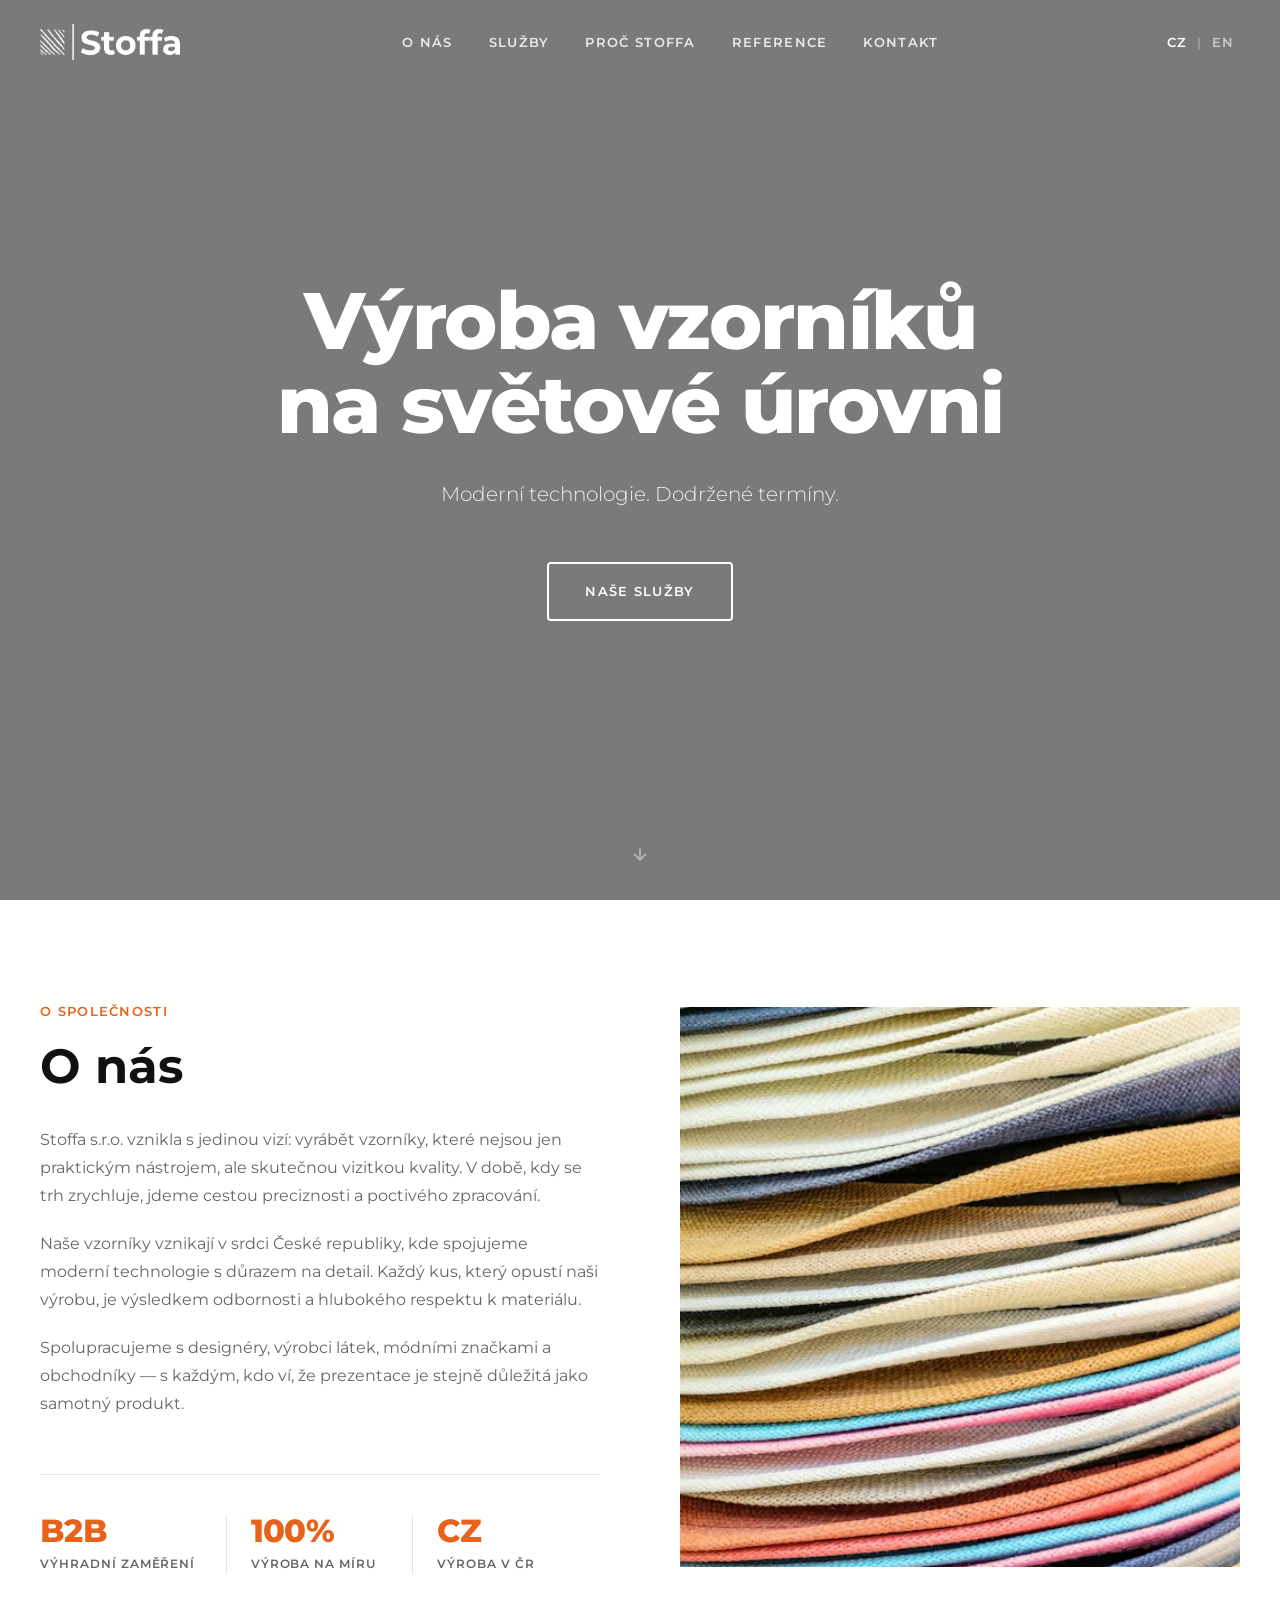
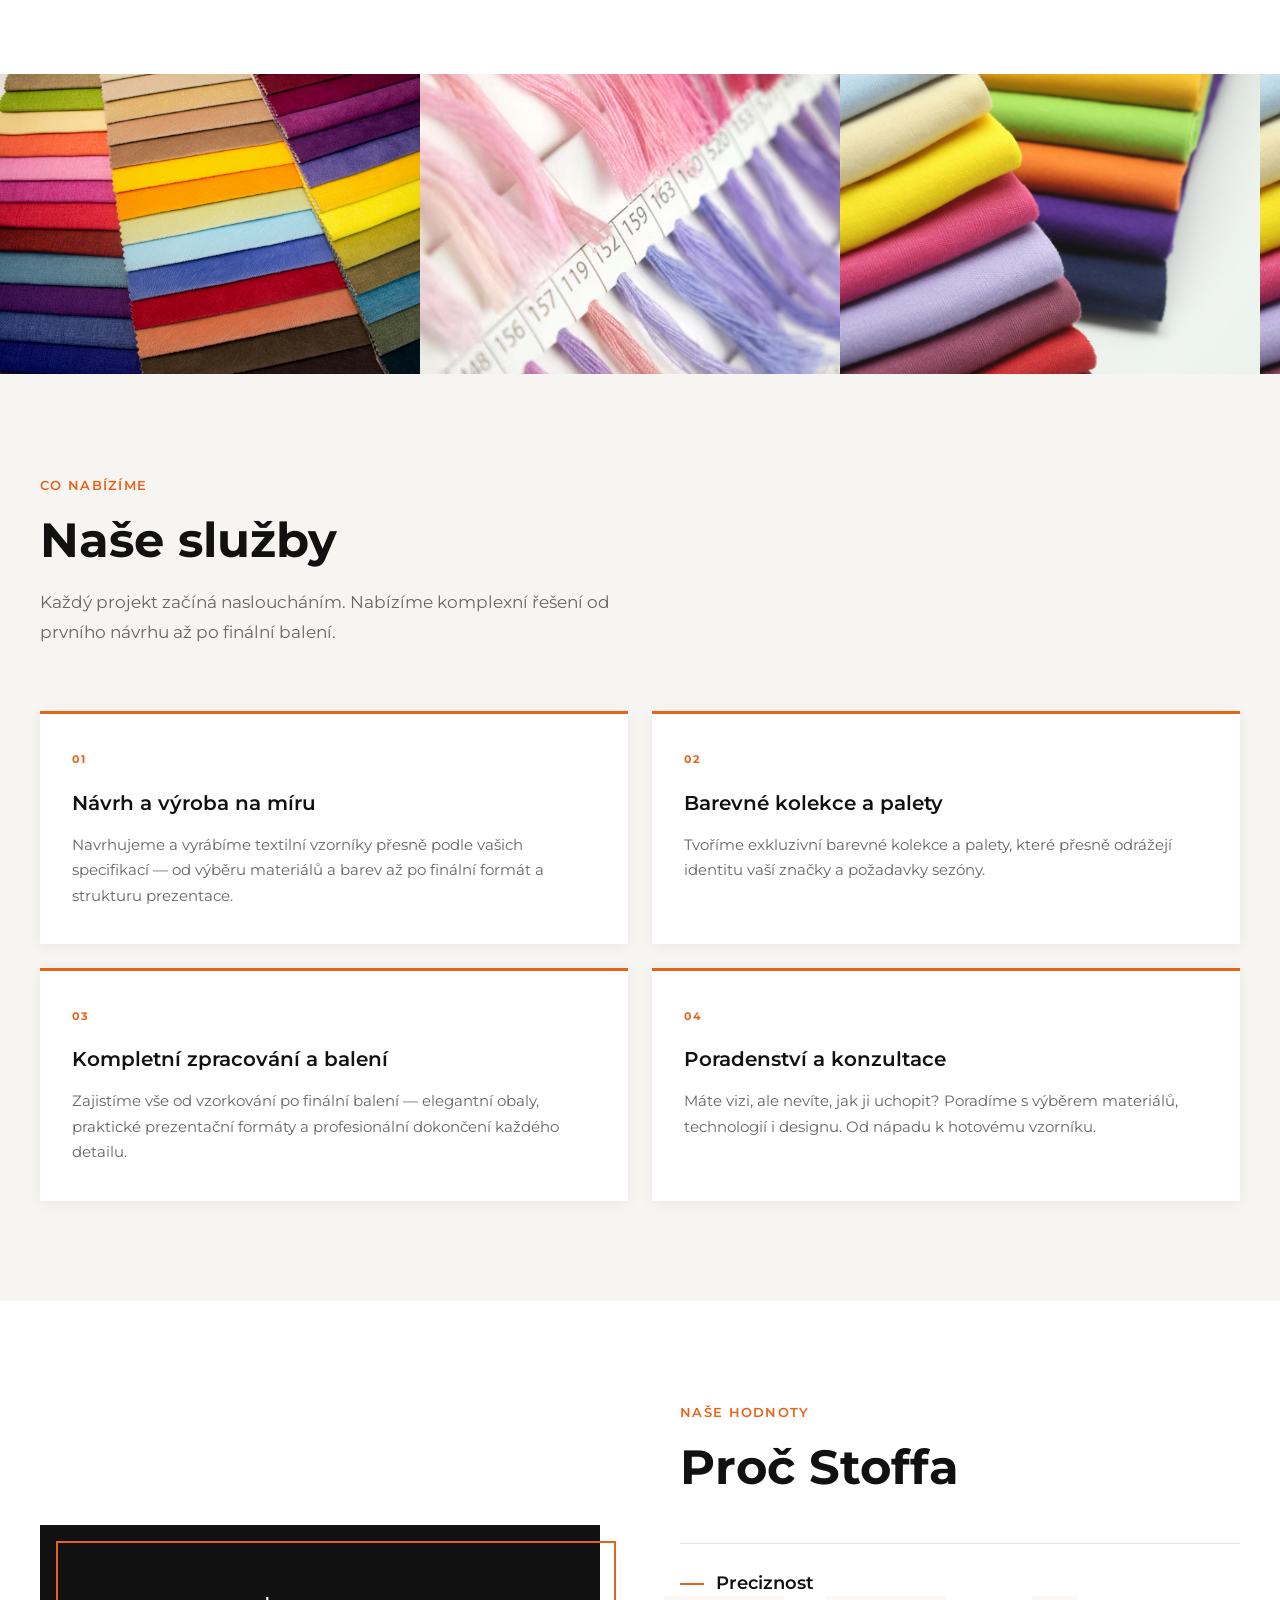
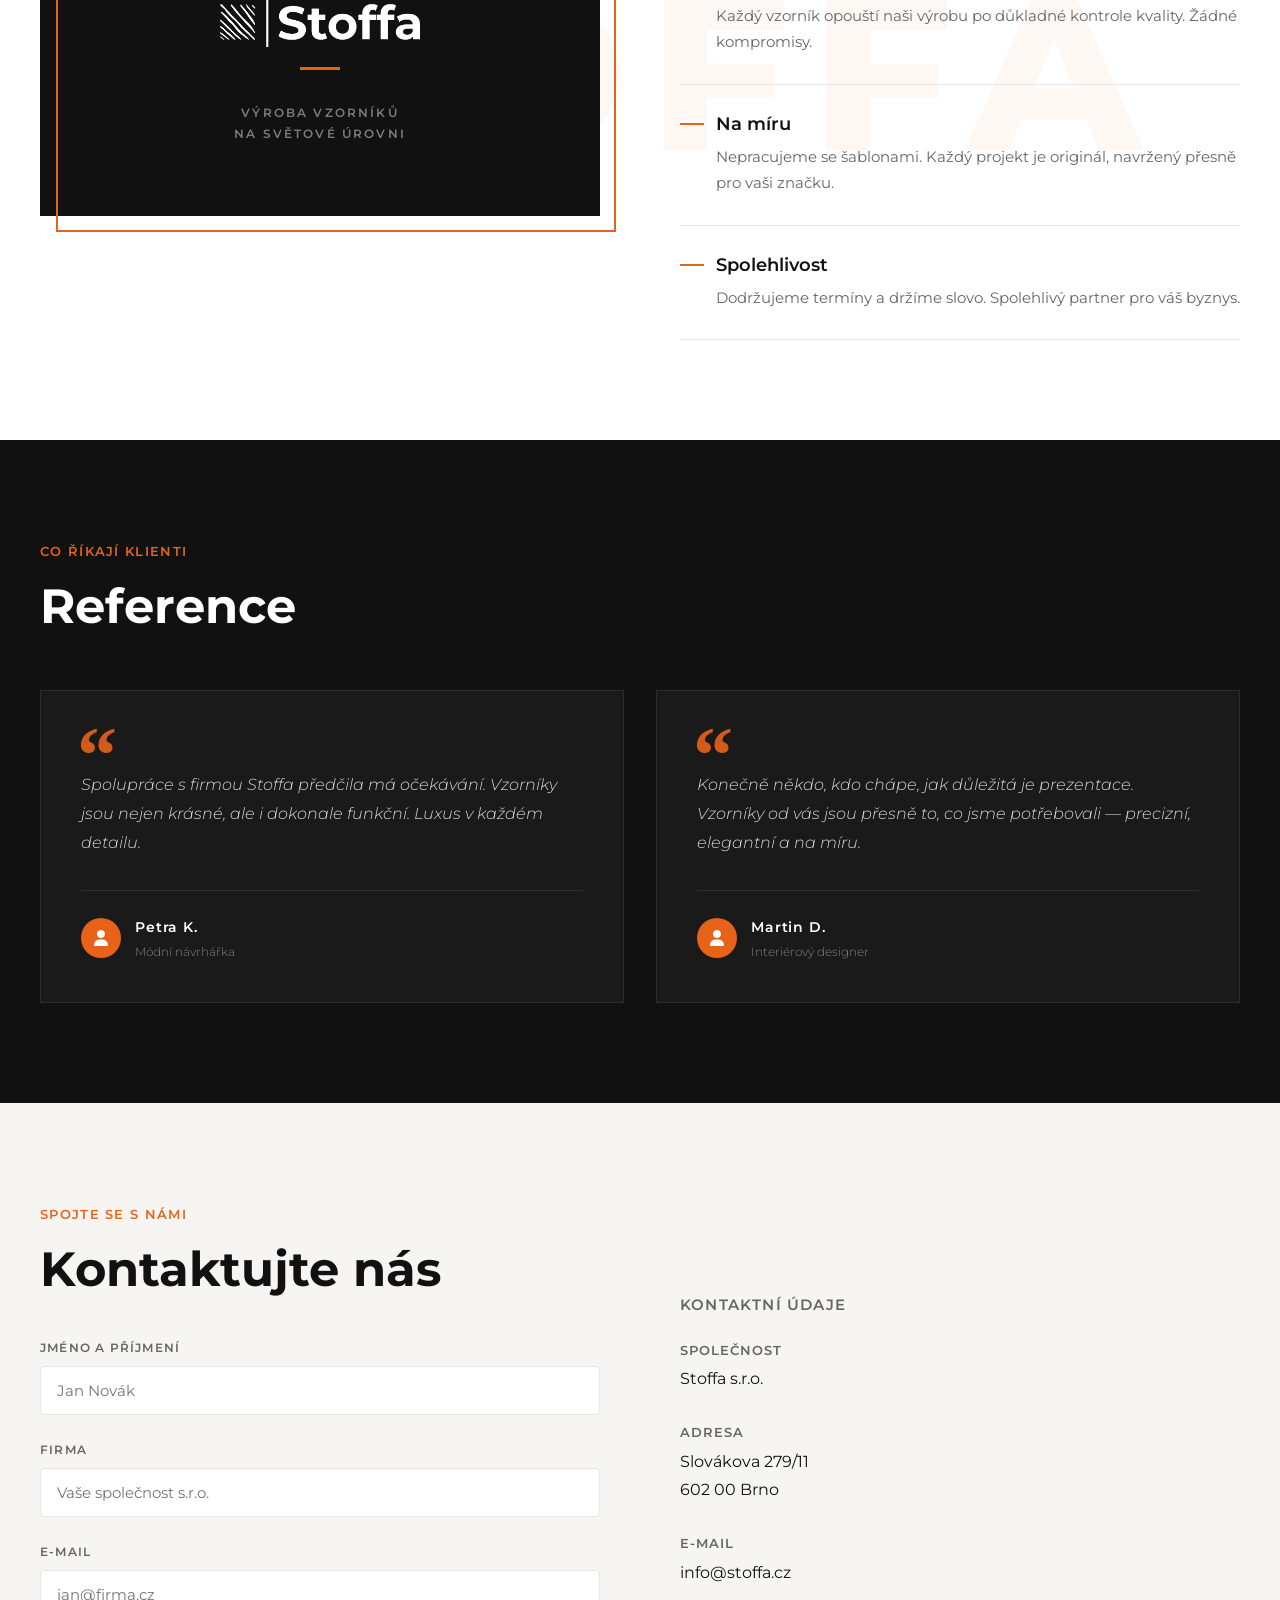
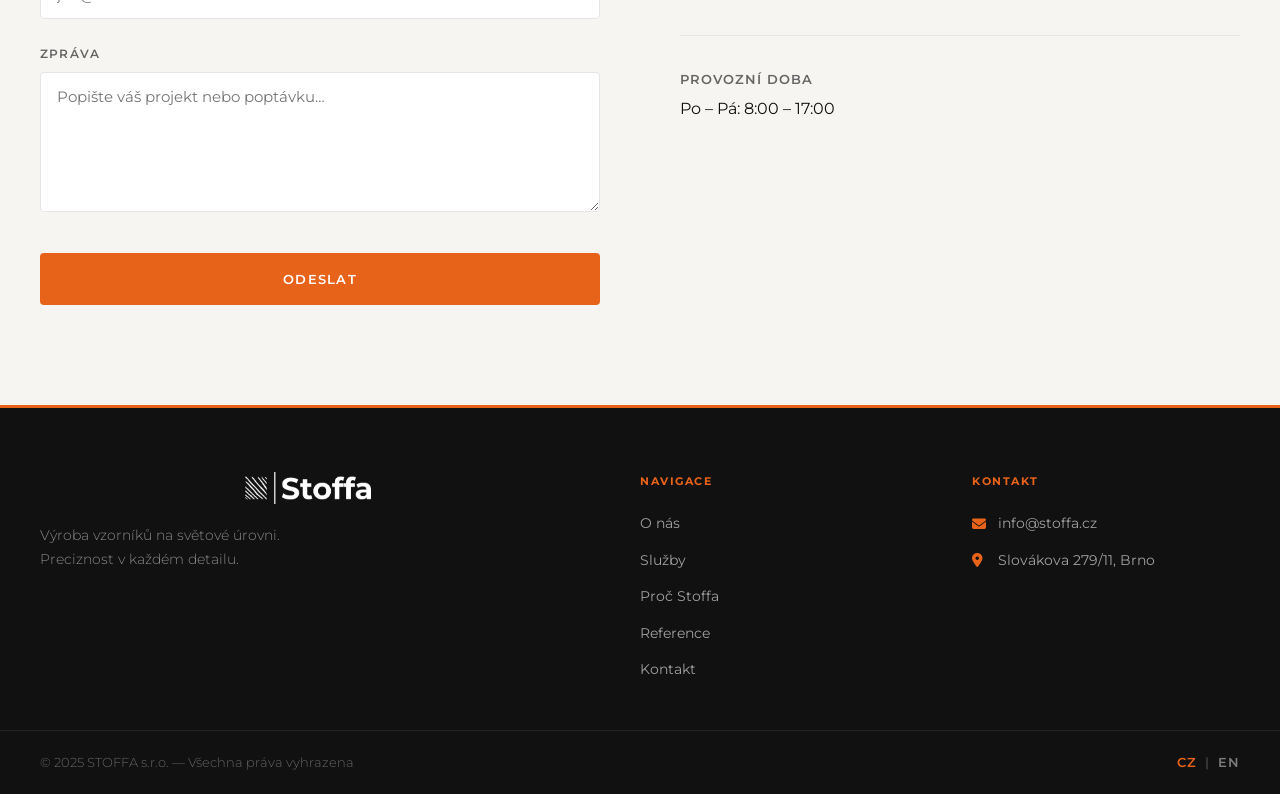
==== index.html @ bc102fd8 "Add files via upload" ====
<!DOCTYPE html>
<html lang="cs">
<head>
  <meta charset="UTF-8" />
  <meta name="viewport" content="width=device-width, initial-scale=1.0" />
  <title>STOFFA s.r.o. — Výroba vzorníků na světové úrovni</title>
  <meta name="description" content="Stoffa s.r.o. navrhuje a vyrábí textilní vzorníky pro přední výrobce látek a módní značky. Preciznost, kvalita a dodržení termínů jsou naším standardem." />
  <link rel="preconnect" href="https://fonts.googleapis.com" />
  <link rel="preconnect" href="https://fonts.gstatic.com" crossorigin />
  <link href="https://fonts.googleapis.com/css2?family=Montserrat:wght@300;400;500;600;700;800&display=swap" rel="stylesheet" />
  <!-- FontAwesome -->
  <link rel="stylesheet" href="https://cdnjs.cloudflare.com/ajax/libs/font-awesome/6.5.0/css/all.min.css" crossorigin="anonymous" />
  <link rel="stylesheet" href="css/style.css?v=4" />
</head>
<body>

  <!-- Scroll Progress Bar -->
  <div id="progress-bar" aria-hidden="true"></div>

  <!-- ============================================================
       HEADER
       ============================================================ -->
  <header id="header">
    <div class="container">
      <div class="header-inner">

        <!-- Logo -->
        <a href="index.html" class="logo" aria-label="STOFFA — domovská stránka">
          <img src="assets/logo-white.png" alt="Stoffa" class="logo-white" />
          <img src="assets/logo-color.png" alt="Stoffa" class="logo-color" />
        </a>

        <!-- Nav -->
        <nav aria-label="Hlavní navigace">
          <ul class="nav-links">
            <li><a href="#about">O nás</a></li>
            <li><a href="#services">Služby</a></li>
            <li><a href="#why">Proč Stoffa</a></li>
            <li><a href="#references">Reference</a></li>
            <li><a href="#contact">Kontakt</a></li>
          </ul>
        </nav>

        <!-- Language + Hamburger -->
        <div style="display:flex;align-items:center;gap:20px;">
          <div class="lang-switcher" aria-label="Přepnutí jazyka">
            <a href="index.html" class="active" aria-current="page">CZ</a>
            <span aria-hidden="true">|</span>
            <a href="index-en.html">EN</a>
          </div>
          <button class="hamburger" aria-label="Otevřít menu" aria-expanded="false">
            <span></span>
            <span></span>
            <span></span>
          </button>
        </div>

      </div>
    </div>
  </header>

  <!-- Mobile Menu Overlay -->
  <div class="mobile-menu" role="dialog" aria-modal="true" aria-label="Navigace">
    <button class="mobile-menu-close" aria-label="Zavřít menu">&times;</button>
    <nav>
      <ul class="mobile-menu-links">
        <li><a href="#about">O nás</a></li>
        <li><a href="#services">Služby</a></li>
        <li><a href="#why">Proč Stoffa</a></li>
        <li><a href="#references">Reference</a></li>
        <li><a href="#contact">Kontakt</a></li>
      </ul>
    </nav>
    <div class="mobile-menu-lang">
      <a href="index.html" class="active">CZ</a>
      <a href="index-en.html">EN</a>
    </div>
  </div>

  <main>

    <!-- ============================================================
         HERO
         ============================================================ -->
    <section id="hero" aria-label="Úvodní sekce">

      <!-- Video background -->
      <video autoplay muted loop playsinline aria-hidden="true">
        <source src="assets/hero.mp4" type="video/mp4" />
      </video>

      <!-- Dark overlay -->
      <div class="hero-overlay" aria-hidden="true"></div>

      <!-- Content -->
      <div class="hero-content">
        <h1>Výroba vzorníků<br>na světové úrovni</h1>

        <!-- Cycling subtext -->
        <div class="hero-subtext-wrap" aria-live="polite">
          <p class="hero-subtext active">Preciznost v každém detailu.</p>
          <p class="hero-subtext">Moderní technologie. Dodržené termíny.</p>
          <p class="hero-subtext">Spolehlivý partner pro textilní průmysl.</p>
        </div>

        <a href="#services" class="btn btn-ghost">Naše služby</a>
      </div>

      <!-- Scroll indicator -->
      <div class="hero-scroll" aria-hidden="true">
        <svg viewBox="0 0 24 24" fill="none" stroke="currentColor" stroke-width="2">
          <path d="M12 5v14M5 12l7 7 7-7"/>
        </svg>
      </div>

    </section>

    <!-- ============================================================
         ABOUT
         ============================================================ -->
    <section id="about" aria-labelledby="about-heading">
      <div class="container">
        <div class="about-grid">

          <!-- Text column -->
          <div class="about-text">
            <span class="section-label reveal">O společnosti</span>
            <h2 id="about-heading" class="reveal reveal-d1">O nás</h2>

            <p class="reveal reveal-d2">
              Stoffa s.r.o. vznikla s jedinou vizí: vyrábět vzorníky, které nejsou
              jen praktickým nástrojem, ale skutečnou vizitkou kvality. V době, kdy
              se trh zrychluje, jdeme cestou preciznosti a poctivého zpracování.
            </p>
            <p class="reveal reveal-d3">
              Naše vzorníky vznikají v srdci České republiky, kde spojujeme moderní
              technologie s důrazem na detail. Každý kus, který opustí naši výrobu,
              je výsledkem odbornosti a hlubokého respektu k materiálu.
            </p>
            <p class="reveal reveal-d3">
              Spolupracujeme s designéry, výrobci látek, módními značkami a
              obchodníky — s každým, kdo ví, že prezentace je stejně důležitá jako
              samotný produkt.
            </p>

            <!-- Stats row -->
            <div class="stats-row">
              <div class="stat-block reveal">
                <div class="stat-number">B2B</div>
                <div class="stat-label">Výhradní zaměření</div>
              </div>
              <div class="stat-block reveal reveal-d1">
                <div class="stat-number">100%</div>
                <div class="stat-label">Výroba na míru</div>
              </div>
              <div class="stat-block reveal reveal-d2">
                <div class="stat-number">CZ</div>
                <div class="stat-label">Výroba v ČR</div>
              </div>
            </div>
          </div>

          <!-- Image column -->
          <div class="about-image-wrap reveal reveal-d2">
            <img
              src="assets/photo-01.avif"
              alt="Stohy textilních vzorníků v různých barvách — detail výroby Stoffa"
              class="section-img"
              loading="lazy"
            />
          </div>

        </div>
      </div>
    </section>

    <!-- Gallery carousel (auto-scroll) -->
    <div class="gallery-carousel" aria-hidden="true">
      <div class="gallery-track">
        <div class="gallery-slide"><img src="assets/photo-04.jpg" alt="Barevná škála nití ve vzorníku" /></div>
        <div class="gallery-slide"><img src="assets/photo-07.avif" alt="Detail barevných textilních vzorků" /></div>
        <div class="gallery-slide"><img src="assets/photo-08.jpg" alt="Složené textilní vzorky v různých odstínech" /></div>
        <div class="gallery-slide"><img src="assets/photo-05.jpg" alt="Textilní vzorky" /></div>
        <div class="gallery-slide"><img src="assets/photo-06.jpg" alt="Textilní detaily" /></div>
        <!-- Duplicate for seamless loop -->
        <div class="gallery-slide"><img src="assets/photo-04.jpg" alt="" /></div>
        <div class="gallery-slide"><img src="assets/photo-07.avif" alt="" /></div>
        <div class="gallery-slide"><img src="assets/photo-08.jpg" alt="" /></div>
        <div class="gallery-slide"><img src="assets/photo-05.jpg" alt="" /></div>
        <div class="gallery-slide"><img src="assets/photo-06.jpg" alt="" /></div>
      </div>
    </div>

    <!-- ============================================================
         SERVICES
         ============================================================ -->
    <section id="services" aria-labelledby="services-heading">
      <div class="container">

        <div class="services-header">
          <span class="section-label reveal">Co nabízíme</span>
          <h2 id="services-heading" class="reveal reveal-d1">Naše služby</h2>
          <p class="reveal reveal-d2">
            Každý projekt začíná nasloucháním. Nabízíme komplexní řešení
            od prvního návrhu až po finální balení.
          </p>
        </div>

        <div class="services-grid">

          <!-- Card 1 -->
          <article class="service-card reveal">
            <span class="service-card-number">01</span>
            <h3>Návrh a výroba na míru</h3>
            <p>
              Navrhujeme a vyrábíme textilní vzorníky přesně podle vašich
              specifikací — od výběru materiálů a barev až po finální formát
              a strukturu prezentace.
            </p>
          </article>

          <!-- Card 2 -->
          <article class="service-card reveal reveal-d1">
            <span class="service-card-number">02</span>
            <h3>Barevné kolekce a palety</h3>
            <p>
              Tvoříme exkluzivní barevné kolekce a palety, které přesně
              odrážejí identitu vaší značky a požadavky sezóny.
            </p>
          </article>

          <!-- Card 3 -->
          <article class="service-card reveal reveal-d2">
            <span class="service-card-number">03</span>
            <h3>Kompletní zpracování a balení</h3>
            <p>
              Zajistíme vše od vzorkování po finální balení — elegantní obaly,
              praktické prezentační formáty a profesionální dokončení každého
              detailu.
            </p>
          </article>

          <!-- Card 4 -->
          <article class="service-card reveal reveal-d3">
            <span class="service-card-number">04</span>
            <h3>Poradenství a konzultace</h3>
            <p>
              Máte vizi, ale nevíte, jak ji uchopit? Poradíme s výběrem
              materiálů, technologií i designu. Od nápadu k hotovému vzorníku.
            </p>
          </article>

        </div>
      </div>
    </section>

    <!-- ============================================================
         WHY STOFFA
         ============================================================ -->
    <section id="why" aria-labelledby="why-heading">
      <div class="container">
        <div class="why-inner">

          <!-- Left: logo box -->
          <div class="why-logo-box">
            <img src="assets/logo-white.png" alt="Stoffa logo" />
            <div class="why-logo-accent"></div>
            <p class="why-logo-tagline">Výroba vzorníků<br>na světové úrovni</p>
          </div>

          <!-- Right: content -->
          <div class="why-content-col">
            <span class="section-label reveal">Naše hodnoty</span>
            <h2 id="why-heading" class="reveal reveal-d1">Proč Stoffa</h2>

            <div class="why-list">

              <div class="why-item reveal reveal-d2">
                <h3>Preciznost</h3>
                <p>Každý vzorník opouští naši výrobu po důkladné kontrole kvality. Žádné kompromisy.</p>
              </div>

              <div class="why-item reveal reveal-d3">
                <h3>Na míru</h3>
                <p>Nepracujeme se šablonami. Každý projekt je originál, navržený přesně pro vaši značku.</p>
              </div>

              <div class="why-item reveal reveal-d4">
                <h3>Spolehlivost</h3>
                <p>Dodržujeme termíny a držíme slovo. Spolehlivý partner pro váš byznys.</p>
              </div>

            </div>
          </div>

        </div>
      </div>
    </section>

    <!-- ============================================================
         REFERENCES / TESTIMONIALS
         ============================================================ -->
    <section id="references" aria-labelledby="references-heading">
      <div class="container">

        <div class="references-header">
          <span class="section-label reveal">Co říkají klienti</span>
          <h2 id="references-heading" class="reveal reveal-d1">Reference</h2>
        </div>

        <div class="references-grid">

          <article class="testimonial-card">
            <p class="testimonial-text">
              Spolupráce s firmou Stoffa předčila má očekávání. Vzorníky jsou nejen krásné,
              ale i dokonale funkční. Luxus v každém detailu.
            </p>
            <div class="testimonial-author">
              <div class="testimonial-author-avatar"><i class="fa-solid fa-user"></i></div>
              <div>
                <div class="testimonial-author-name">Petra K.</div>
                <div class="testimonial-author-role">Módní návrhářka</div>
              </div>
            </div>
          </article>

          <article class="testimonial-card">
            <p class="testimonial-text">
              Konečně někdo, kdo chápe, jak důležitá je prezentace. Vzorníky od vás jsou přesně
              to, co jsme potřebovali — precizní, elegantní a na míru.
            </p>
            <div class="testimonial-author">
              <div class="testimonial-author-avatar"><i class="fa-solid fa-user"></i></div>
              <div>
                <div class="testimonial-author-name">Martin D.</div>
                <div class="testimonial-author-role">Interiérový designer</div>
              </div>
            </div>
          </article>

        </div>
      </div>
    </section>

    <!-- ============================================================
         CONTACT
         ============================================================ -->
    <section id="contact" aria-labelledby="contact-heading">
      <div class="container">
        <div class="contact-grid">

          <!-- Form column -->
          <div class="contact-form-col">
            <span class="section-label reveal">Spojte se s námi</span>
            <h2 id="contact-heading" class="reveal reveal-d1">Kontaktujte nás</h2>

            <!-- Form -->
            <form id="contact-form" action="" method="post" novalidate class="reveal reveal-d2">

              <div class="form-group" data-field="name">
                <label for="name">Jméno a příjmení</label>
                <input type="text" id="name" name="name" autocomplete="name" placeholder="Jan Novák" />
                <span class="form-error-msg" aria-live="polite"></span>
              </div>

              <div class="form-group" data-field="company">
                <label for="company">Firma</label>
                <input type="text" id="company" name="company" autocomplete="organization" placeholder="Vaše společnost s.r.o." />
                <span class="form-error-msg" aria-live="polite"></span>
              </div>

              <div class="form-group" data-field="email">
                <label for="email">E-mail</label>
                <input type="email" id="email" name="email" autocomplete="email" placeholder="jan@firma.cz" />
                <span class="form-error-msg" aria-live="polite"></span>
              </div>

              <div class="form-group" data-field="message">
                <label for="message">Zpráva</label>
                <textarea id="message" name="message" placeholder="Popište váš projekt nebo poptávku…"></textarea>
                <span class="form-error-msg" aria-live="polite"></span>
              </div>

              <button type="submit" class="form-submit">Odeslat</button>

            </form>

            <!-- Success state -->
            <div id="form-success" class="form-success" role="alert">
              <svg class="success-icon" viewBox="0 0 64 64" fill="none" xmlns="http://www.w3.org/2000/svg" aria-hidden="true">
                <circle cx="32" cy="32" r="31" stroke="#E8631A" stroke-width="2"/>
                <path d="M18 32l10 10 18-20" stroke="#E8631A" stroke-width="3" stroke-linecap="round" stroke-linejoin="round"/>
              </svg>
              <h3>Zpráva odeslána</h3>
              <p>Ozveme se vám do 24 hodin.</p>
              <button id="form-reset" class="form-reset">Odeslat další zprávu</button>
            </div>
          </div>

          <!-- Info column -->
          <div class="contact-info-col reveal reveal-d2">
            <h3>Kontaktní údaje</h3>

            <div class="contact-detail">
              <strong>Společnost</strong>
              <span>Stoffa s.r.o.</span>
            </div>

            <div class="contact-detail">
              <strong>Adresa</strong>
              <span>Slovákova 279/11<br>602 00 Brno</span>
            </div>

            <div class="contact-detail">
              <strong>E-mail</strong>
              <a href="mailto:info@stoffa.cz">info@stoffa.cz</a>
            </div>

            <!-- CLIENT: add phone number here -->
            <!-- <div class="contact-detail">
              <strong>Telefon</strong>
              <a href="tel:+420XXXXXXXXX">+420 XXX XXX XXX</a>
            </div> -->

            <div class="contact-detail" style="margin-top:48px;padding-top:32px;border-top:1px solid var(--border);">
              <strong>Provozní doba</strong>
              <span>Po – Pá: 8:00 – 17:00</span>
            </div>
          </div>

        </div>
      </div>
    </section>

  </main>

  <!-- ============================================================
       FOOTER
       ============================================================ -->
  <footer id="footer">
    <div class="footer-top">
      <div class="container">
        <div class="footer-top-inner">

          <div class="footer-brand">
            <img src="assets/logo-white.png" alt="Stoffa" class="footer-logo-img" />
            <p class="footer-tagline">Výroba vzorníků na světové úrovni.<br>Preciznost v každém detailu.</p>
          </div>

          <nav class="footer-nav" aria-label="Patička navigace">
            <span class="footer-nav-label">Navigace</span>
            <a href="#about">O nás</a>
            <a href="#services">Služby</a>
            <a href="#why">Proč Stoffa</a>
            <a href="#references">Reference</a>
            <a href="#contact">Kontakt</a>
          </nav>

          <div class="footer-contact-col">
            <span class="footer-nav-label">Kontakt</span>
            <a href="mailto:info@stoffa.cz" class="footer-contact-link"><i class="fa-solid fa-envelope"></i> info@stoffa.cz</a>
            <span class="footer-contact-link"><i class="fa-solid fa-location-dot"></i> Slovákova 279/11, Brno</span>
          </div>

        </div>
      </div>
    </div>
    <div class="footer-bottom">
      <div class="container">
        <div class="footer-bottom-inner">
          <span class="footer-copy">© 2025 STOFFA s.r.o. — Všechna práva vyhrazena</span>
          <div class="footer-lang">
            <a href="index.html" class="active">CZ</a>
            <span>|</span>
            <a href="index-en.html">EN</a>
          </div>
        </div>
      </div>
    </div>
  </footer>

  <!-- Mobile Bottom CTA -->
  <button id="mobile-cta" aria-label="Nezávazná poptávka — přejít na kontakt">
    Nezávazná poptávka &rarr;
  </button>

  <script src="js/main.js"></script>
</body>
</html>
---- css/style.css ----
/* ============================================================
   STOFFA s.r.o. — Main Stylesheet
   ============================================================ */

/* --- Google Font import handled in HTML --- */

/* ============================================================
   CSS Custom Properties
   ============================================================ */
:root {
  --bg:           #ffffff;
  --bg-alt:       #f7f5f2;
  --text:         #111111;
  --text-muted:   #666666;
  --accent:       #E8631A;
  --accent-dark:  #c95212;
  --border:       #e5e5e5;
  --hero-overlay: rgba(0, 0, 0, 0.52);

  --font: 'Montserrat', sans-serif;

  --section-pad-v: 100px;
  --container-max: 1280px;
  --container-pad: 40px;
}

/* ============================================================
   Reset & Base
   ============================================================ */
*, *::before, *::after {
  box-sizing: border-box;
  margin: 0;
  padding: 0;
}

html {
  scroll-behavior: smooth;
}

body {
  font-family: var(--font);
  font-size: 16px;
  font-weight: 400;
  line-height: 1.75;
  color: var(--text);
  background: var(--bg);
  overflow-x: hidden;
}

img, video {
  max-width: 100%;
  display: block;
}

a {
  color: inherit;
  text-decoration: none;
}

ul {
  list-style: none;
}

/* ============================================================
   Scroll Progress Bar
   ============================================================ */
#progress-bar {
  position: fixed;
  top: 0;
  left: 0;
  height: 3px;
  width: 0%;
  background: var(--accent);
  z-index: 9999;
  transition: width 0.1s linear;
}

/* ============================================================
   Keyframe Animations
   ============================================================ */
@keyframes carouselScroll {
  0%   { transform: translateX(0); }
  100% { transform: translateX(-50%); }
}

@keyframes bounce {
  0%, 100% { transform: translateX(-50%) translateY(0); }
  50%       { transform: translateX(-50%) translateY(6px); }
}

@keyframes fadeInUp {
  from { opacity: 0; transform: translateY(32px); }
  to   { opacity: 1; transform: translateY(0); }
}

@keyframes fadeInLeft {
  from { opacity: 0; transform: translateX(-48px); }
  to   { opacity: 1; transform: translateX(0); }
}

@keyframes fadeInRight {
  from { opacity: 0; transform: translateX(48px); }
  to   { opacity: 1; transform: translateX(0); }
}

/* ============================================================
   Typography
   ============================================================ */
h1 {
  font-weight: 800;
  font-size: clamp(40px, 7vw, 80px);
  letter-spacing: -0.02em;
  line-height: 1.05;
}

h2 {
  font-weight: 700;
  font-size: clamp(28px, 4vw, 48px);
  line-height: 1.15;
}

h3 {
  font-weight: 600;
  font-size: 20px;
  line-height: 1.3;
}

p {
  color: var(--text);
}

.text-muted {
  color: var(--text-muted);
  font-weight: 300;
}

/* ============================================================
   Utility: Container
   ============================================================ */
.container {
  max-width: var(--container-max);
  margin: 0 auto;
  padding: 0 var(--container-pad);
}

/* ============================================================
   Utility: Section
   ============================================================ */
section {
  padding: var(--section-pad-v) 0;
}

.section-label {
  font-size: 13px;
  font-weight: 600;
  letter-spacing: 0.1em;
  text-transform: uppercase;
  color: var(--accent);
  margin-bottom: 16px;
  display: block;
}

/* ============================================================
   Utility: Button
   ============================================================ */
.btn {
  display: inline-block;
  font-family: var(--font);
  font-size: 13px;
  font-weight: 600;
  letter-spacing: 0.1em;
  text-transform: uppercase;
  padding: 16px 36px;
  border-radius: 4px;
  border: 2px solid currentColor;
  cursor: pointer;
  transition: background 0.25s ease, color 0.25s ease, border-color 0.25s ease;
}

.btn-ghost {
  color: #ffffff;
  border-color: #ffffff;
  background: transparent;
}

.btn-ghost:hover {
  background: #ffffff;
  color: var(--accent);
  border-color: #ffffff;
}

.btn-primary {
  color: #ffffff;
  background: var(--accent);
  border-color: var(--accent);
}

.btn-primary:hover {
  background: var(--accent-dark);
  border-color: var(--accent-dark);
}

/* ============================================================
   Scroll Reveal Animations
   ============================================================ */
.reveal {
  opacity: 0;
  transform: translateY(28px);
  transition: opacity 0.65s cubic-bezier(0.22,1,0.36,1), transform 0.65s cubic-bezier(0.22,1,0.36,1);
}

.reveal.visible {
  opacity: 1;
  transform: translateY(0);
}

.reveal-left {
  opacity: 0;
  transform: translateX(-40px);
  transition: opacity 0.7s cubic-bezier(0.22,1,0.36,1), transform 0.7s cubic-bezier(0.22,1,0.36,1);
}

.reveal-left.visible {
  opacity: 1;
  transform: translateX(0);
}

.reveal-right {
  opacity: 0;
  transform: translateX(40px);
  transition: opacity 0.7s cubic-bezier(0.22,1,0.36,1), transform 0.7s cubic-bezier(0.22,1,0.36,1);
}

.reveal-right.visible {
  opacity: 1;
  transform: translateX(0);
}

.reveal-scale {
  opacity: 0;
  transform: scale(0.94);
  transition: opacity 0.6s cubic-bezier(0.22,1,0.36,1), transform 0.6s cubic-bezier(0.22,1,0.36,1);
}

.reveal-scale.visible {
  opacity: 1;
  transform: scale(1);
}

.reveal-d1 { transition-delay: 0.08s; }
.reveal-d2 { transition-delay: 0.16s; }
.reveal-d3 { transition-delay: 0.24s; }
.reveal-d4 { transition-delay: 0.32s; }
.reveal-d5 { transition-delay: 0.40s; }

/* ============================================================
   Header
   ============================================================ */
#header {
  position: fixed;
  top: 0;
  left: 0;
  width: 100%;
  z-index: 1000;
  transition: background 0.3s ease, border-bottom 0.3s ease, box-shadow 0.3s ease;
  padding: 24px 0;
}

#header.scrolled {
  background: #ffffff;
  border-bottom: 1px solid var(--border);
  padding: 16px 0;
  box-shadow: 0 2px 20px rgba(0,0,0,0.06);
}

.header-inner {
  display: flex;
  align-items: center;
  justify-content: space-between;
  gap: 32px;
}

/* Logo */
.logo {
  display: flex;
  align-items: center;
  gap: 10px;
  flex-shrink: 0;
  position: relative;
  height: 36px;
  width: 140px;
}

.logo img {
  height: 36px;
  width: auto;
  object-fit: contain;
  transition: opacity 0.3s ease;
}

.logo .logo-white {
  opacity: 1;
  position: absolute;
}

.logo .logo-color {
  opacity: 0;
}

#header.scrolled .logo .logo-white {
  opacity: 0;
}

#header.scrolled .logo .logo-color {
  opacity: 1;
}

.logo {
  position: relative;
}

.logo-text {
  font-size: 22px;
  font-weight: 800;
  letter-spacing: 0.08em;
  color: #ffffff;
  transition: color 0.3s ease;
}

#header.scrolled .logo-text {
  color: var(--text);
}

/* Nav */
.nav-links {
  display: flex;
  align-items: center;
  gap: 36px;
}

.nav-links a {
  font-size: 13px;
  font-weight: 600;
  letter-spacing: 0.1em;
  text-transform: uppercase;
  color: rgba(255,255,255,0.85);
  transition: color 0.25s ease;
  position: relative;
}

.nav-links a::after {
  content: '';
  position: absolute;
  bottom: -4px;
  left: 0;
  width: 0;
  height: 2px;
  background: var(--accent);
  transition: width 0.25s ease;
}

.nav-links a:hover {
  color: #ffffff;
}

.nav-links a:hover::after {
  width: 100%;
}

#header.scrolled .nav-links a {
  color: var(--text-muted);
}

#header.scrolled .nav-links a:hover {
  color: var(--accent);
}

/* Language Switcher */
.lang-switcher {
  display: flex;
  align-items: center;
  gap: 4px;
  font-size: 13px;
  font-weight: 600;
  letter-spacing: 0.08em;
  text-transform: uppercase;
}

.lang-switcher a {
  color: rgba(255,255,255,0.6);
  padding: 4px 6px;
  transition: color 0.25s ease;
}

.lang-switcher a.active {
  color: #ffffff;
}

.lang-switcher a:hover {
  color: #ffffff;
}

.lang-switcher span {
  color: rgba(255,255,255,0.3);
}

#header.scrolled .lang-switcher a {
  color: var(--text-muted);
}

#header.scrolled .lang-switcher a.active {
  color: var(--accent);
}

#header.scrolled .lang-switcher a:hover {
  color: var(--accent);
}

#header.scrolled .lang-switcher span {
  color: var(--border);
}

/* Hamburger */
.hamburger {
  display: none;
  flex-direction: column;
  gap: 5px;
  cursor: pointer;
  background: none;
  border: none;
  padding: 4px;
}

.hamburger span {
  display: block;
  width: 24px;
  height: 2px;
  background: #ffffff;
  transition: background 0.3s ease, transform 0.3s ease, opacity 0.3s ease;
}

#header.scrolled .hamburger span {
  background: var(--text);
}

.hamburger.open span:nth-child(1) {
  transform: translateY(7px) rotate(45deg);
}

.hamburger.open span:nth-child(2) {
  opacity: 0;
}

.hamburger.open span:nth-child(3) {
  transform: translateY(-7px) rotate(-45deg);
}

/* Mobile Menu Overlay */
.mobile-menu {
  display: none;
  position: fixed;
  inset: 0;
  background: #111111;
  z-index: 999;
  flex-direction: column;
  align-items: center;
  justify-content: center;
  gap: 0;
  opacity: 0;
  pointer-events: none;
  transition: opacity 0.3s ease;
}

.mobile-menu.open {
  opacity: 1;
  pointer-events: all;
}

.mobile-menu-links {
  display: flex;
  flex-direction: column;
  align-items: center;
  gap: 8px;
}

.mobile-menu-links a {
  font-size: 28px;
  font-weight: 700;
  color: #ffffff;
  letter-spacing: 0.02em;
  padding: 12px 24px;
  transition: color 0.2s ease;
}

.mobile-menu-links a:hover {
  color: var(--accent);
}

.mobile-menu-lang {
  margin-top: 40px;
  display: flex;
  gap: 16px;
  font-size: 14px;
  font-weight: 600;
  letter-spacing: 0.1em;
  text-transform: uppercase;
}

.mobile-menu-lang a {
  color: rgba(255,255,255,0.5);
  transition: color 0.2s ease;
}

.mobile-menu-lang a.active {
  color: var(--accent);
}

.mobile-menu-close {
  position: absolute;
  top: 24px;
  right: 24px;
  background: none;
  border: none;
  color: #ffffff;
  font-size: 32px;
  cursor: pointer;
  line-height: 1;
}

/* ============================================================
   Hero Section
   ============================================================ */
#hero {
  position: relative;
  height: 100vh;
  overflow: hidden;
  display: flex;
  align-items: center;
  justify-content: center;
}

#hero video {
  position: absolute;
  top: 50%;
  left: 50%;
  transform: translate(-50%, -50%);
  min-width: 100%;
  min-height: 100%;
  object-fit: cover;
  z-index: 0;
}

.hero-overlay {
  position: absolute;
  inset: 0;
  background: var(--hero-overlay);
  z-index: 1;
}

.hero-content {
  position: relative;
  z-index: 2;
  color: #ffffff;
  text-align: center;
  max-width: 900px;
  padding: 0 24px;
}

.hero-content h1 {
  color: #ffffff;
  margin-bottom: 32px;
}

.hero-subtext-wrap {
  height: 2.2em;
  overflow: hidden;
  margin-bottom: 48px;
  position: relative;
}

.hero-subtext {
  position: absolute;
  width: 100%;
  font-size: clamp(16px, 2vw, 20px);
  font-weight: 300;
  color: rgba(255,255,255,0.88);
  line-height: 1.5;
  opacity: 0;
  transition: opacity 0.4s ease;
  text-align: center;
}

.hero-subtext.active {
  opacity: 1;
}

/* Scroll indicator */
.hero-scroll {
  position: absolute;
  bottom: 36px;
  left: 50%;
  transform: translateX(-50%);
  z-index: 2;
  display: flex;
  flex-direction: column;
  align-items: center;
  gap: 8px;
  color: rgba(255,255,255,0.5);
  font-size: 11px;
  font-weight: 600;
  letter-spacing: 0.12em;
  text-transform: uppercase;
  animation: bounce 2s ease infinite;
}

.hero-scroll svg {
  width: 20px;
  height: 20px;
}

/* ============================================================
   About Section
   ============================================================ */
#about {
  background: var(--bg);
}

.about-grid {
  display: grid;
  grid-template-columns: 1fr 1fr;
  gap: 80px;
  align-items: center;
}

.about-text h2 {
  margin-bottom: 32px;
}

.about-text p {
  color: var(--text-muted);
  margin-bottom: 20px;
}

.about-text p:last-of-type {
  margin-bottom: 0;
}

/* Stats */
.stats-row {
  display: grid;
  grid-template-columns: repeat(3, 1fr);
  gap: 0;
  margin-top: 56px;
  border-top: 1px solid var(--border);
  padding-top: 40px;
}

.stat-block {
  padding-right: 24px;
  border-right: 1px solid var(--border);
}

.stat-block:last-child {
  border-right: none;
  padding-right: 0;
  padding-left: 24px;
}

.stat-block:not(:first-child):not(:last-child) {
  padding-left: 24px;
}

.stat-number {
  font-size: 32px;
  font-weight: 800;
  color: var(--accent);
  letter-spacing: -0.02em;
  line-height: 1;
  margin-bottom: 6px;
}

.stat-label {
  font-size: 12px;
  font-weight: 600;
  letter-spacing: 0.08em;
  text-transform: uppercase;
  color: var(--text-muted);
}

/* About image */
.about-image-wrap {
  position: relative;
  overflow: hidden;
}

.about-image-wrap img {
  width: 100%;
  height: 560px;
  object-fit: cover;
  display: block;
  transition: transform 0.6s ease;
}

.about-image-wrap:hover img {
  transform: scale(1.04);
}

/* ============================================================
   Services Section
   ============================================================ */
#services {
  background: var(--bg-alt);
}

.services-header {
  max-width: 620px;
  margin-bottom: 64px;
}

.services-header h2 {
  margin-bottom: 20px;
}

.services-header p {
  color: var(--text-muted);
  font-size: 17px;
}

.services-grid {
  display: grid;
  grid-template-columns: 1fr 1fr;
  gap: 24px;
}

.service-card {
  background: var(--bg);
  border-top: 3px solid var(--accent);
  padding: 36px 32px;
  box-shadow: 0 2px 12px rgba(0,0,0,0.06);
  transition: transform 0.35s cubic-bezier(0.22,1,0.36,1), box-shadow 0.35s ease;
}

.service-card:hover {
  transform: translateY(-6px);
  box-shadow: 0 12px 40px rgba(0,0,0,0.10);
}

.service-card-number {
  font-size: 11px;
  font-weight: 700;
  letter-spacing: 0.15em;
  text-transform: uppercase;
  color: var(--accent);
  margin-bottom: 20px;
  display: block;
}

.service-card h3 {
  margin-bottom: 16px;
}

.service-card p {
  color: var(--text-muted);
  font-size: 15px;
  line-height: 1.7;
}

/* ============================================================
   Why Stoffa Section — Logo box layout
   ============================================================ */
#why {
  background: var(--bg);
  padding: var(--section-pad-v) 0;
  overflow: hidden;
  position: relative;
}

/* Big ghost text behind section */
#why::before {
  content: 'STOFFA';
  position: absolute;
  top: 50%;
  left: 50%;
  transform: translate(-50%, -50%);
  font-size: clamp(120px, 18vw, 220px);
  font-weight: 800;
  letter-spacing: 0.1em;
  color: rgba(232,99,26,0.045);
  white-space: nowrap;
  pointer-events: none;
  z-index: 0;
  user-select: none;
}

.why-inner {
  position: relative;
  z-index: 1;
  display: grid;
  grid-template-columns: 1fr 1fr;
  gap: 80px;
  align-items: center;
}

/* Logo box */
.why-logo-box {
  display: flex;
  flex-direction: column;
  align-items: center;
  justify-content: center;
  background: #111111;
  padding: 72px 48px;
  position: relative;
  animation: fadeInLeft 0.9s cubic-bezier(0.22,1,0.36,1) both;
}

.why-logo-box::before {
  content: '';
  position: absolute;
  top: 16px;
  left: 16px;
  right: -16px;
  bottom: -16px;
  border: 2px solid var(--accent);
  z-index: -1;
  transition: transform 0.4s ease;
}

.why-logo-box:hover::before {
  transform: translate(4px, 4px);
}

.why-logo-box img {
  width: 200px;
  max-width: 100%;
  height: auto;
  display: block;
}

.why-logo-tagline {
  margin-top: 32px;
  font-size: 12px;
  font-weight: 600;
  letter-spacing: 0.18em;
  text-transform: uppercase;
  color: rgba(255,255,255,0.45);
  text-align: center;
}

.why-logo-accent {
  width: 40px;
  height: 3px;
  background: var(--accent);
  margin: 20px auto 0;
}

/* Why content right */
.why-content-col {
  animation: fadeInRight 0.9s cubic-bezier(0.22,1,0.36,1) 0.15s both;
}

.why-list {
  margin-top: 48px;
  display: flex;
  flex-direction: column;
  gap: 0;
}

.why-item {
  padding: 28px 0;
  border-bottom: 1px solid var(--border);
  transition: padding-left 0.3s ease;
}

.why-item:first-child {
  border-top: 1px solid var(--border);
}

.why-item:hover {
  padding-left: 12px;
}

.why-item h3 {
  font-size: 18px;
  margin-bottom: 8px;
  display: flex;
  align-items: center;
  gap: 12px;
}

.why-item h3::before {
  content: '';
  display: inline-block;
  width: 24px;
  height: 2px;
  background: var(--accent);
  flex-shrink: 0;
  transition: width 0.3s ease;
}

.why-item:hover h3::before {
  width: 36px;
}

.why-item p {
  color: var(--text-muted);
  font-size: 15px;
  padding-left: 36px;
}

/* Responsive */
@media (max-width: 1024px) {
  .why-inner {
    grid-template-columns: 1fr;
    gap: 48px;
  }

  .why-logo-box {
    padding: 56px 40px;
  }

  .why-logo-box img {
    width: 160px;
  }
}

@media (max-width: 768px) {
  .why-logo-box {
    padding: 48px 32px;
  }
}


/* ============================================================
   Testimonials / References Section
   ============================================================ */
#references {
  background: #111111;
  padding: var(--section-pad-v) 0;
}

.references-header {
  margin-bottom: 56px;
}

.references-header .section-label {
  color: var(--accent);
}

.references-header h2 {
  color: #ffffff;
}

.references-grid {
  display: grid;
  grid-template-columns: 1fr 1fr;
  gap: 32px;
}

.testimonial-card {
  background: rgba(255,255,255,0.04);
  border: 1px solid rgba(255,255,255,0.08);
  padding: 48px 40px 40px;
  position: relative;
}

.testimonial-card::before {
  content: '\201C';
  position: absolute;
  top: 24px;
  left: 36px;
  font-size: 80px;
  font-weight: 800;
  color: var(--accent);
  line-height: 1;
  font-family: Georgia, serif;
  opacity: 0.9;
}

.testimonial-text {
  color: rgba(255,255,255,0.82);
  font-size: 16px;
  line-height: 1.8;
  margin-top: 32px;
  font-weight: 300;
  font-style: italic;
}

.testimonial-author {
  margin-top: 32px;
  padding-top: 24px;
  border-top: 1px solid rgba(255,255,255,0.1);
  display: flex;
  align-items: center;
  gap: 14px;
}

.testimonial-author-dot {
  width: 36px;
  height: 3px;
  background: var(--accent);
  flex-shrink: 0;
}

.testimonial-author-name {
  font-size: 14px;
  font-weight: 600;
  letter-spacing: 0.06em;
  color: #ffffff;
}

.testimonial-author-role {
  font-size: 12px;
  color: rgba(255,255,255,0.45);
  font-weight: 300;
  margin-top: 2px;
}

/* ============================================================
   Gallery Strip (between sections)
   ============================================================ */
.gallery-strip {
  display: grid;
  grid-template-columns: repeat(3, 1fr);
  gap: 0;
  height: 320px;
  overflow: hidden;
}

.gallery-strip-item {
  overflow: hidden;
  position: relative;
}

.gallery-strip-item img {
  width: 100%;
  height: 100%;
  object-fit: cover;
  transition: transform 0.6s ease;
}

.gallery-strip-item:hover img {
  transform: scale(1.06);
}

/* ============================================================
   Contact Section
   ============================================================ */
#contact {
  background: var(--bg-alt);
}

.contact-grid {
  display: grid;
  grid-template-columns: 1fr 1fr;
  gap: 80px;
  align-items: start;
}

.contact-form-col h2 {
  margin-bottom: 40px;
}

/* Form */
.form-group {
  margin-bottom: 24px;
}

.form-group label {
  display: block;
  font-size: 12px;
  font-weight: 600;
  letter-spacing: 0.1em;
  text-transform: uppercase;
  color: var(--text-muted);
  margin-bottom: 8px;
}

.form-group input,
.form-group textarea {
  width: 100%;
  padding: 14px 16px;
  font-family: var(--font);
  font-size: 15px;
  font-weight: 400;
  color: var(--text);
  background: var(--bg);
  border: 1px solid var(--border);
  border-radius: 4px;
  outline: none;
  transition: border-color 0.25s ease;
  appearance: none;
}

.form-group input:focus,
.form-group textarea:focus {
  border-color: var(--accent);
}

.form-group textarea {
  min-height: 140px;
  resize: vertical;
}

.form-group.error input,
.form-group.error textarea {
  border-color: #d93025;
}

.form-error-msg {
  display: none;
  font-size: 12px;
  color: #d93025;
  margin-top: 6px;
  font-weight: 500;
}

.form-group.error .form-error-msg {
  display: block;
}

.form-submit {
  width: 100%;
  padding: 18px;
  font-family: var(--font);
  font-size: 13px;
  font-weight: 600;
  letter-spacing: 0.1em;
  text-transform: uppercase;
  color: #ffffff;
  background: var(--accent);
  border: none;
  border-radius: 4px;
  cursor: pointer;
  transition: background 0.25s ease;
  margin-top: 8px;
}

.form-submit:hover {
  background: var(--accent-dark);
}

/* Success state */
.form-success {
  display: none;
  text-align: center;
  padding: 60px 24px;
}

.form-success.show {
  display: block;
}

.success-icon {
  width: 64px;
  height: 64px;
  margin: 0 auto 24px;
  color: var(--accent);
}

.form-success h3 {
  font-size: 22px;
  margin-bottom: 10px;
}

.form-success p {
  color: var(--text-muted);
  margin-bottom: 28px;
}

.form-reset {
  font-size: 13px;
  font-weight: 600;
  letter-spacing: 0.08em;
  text-transform: uppercase;
  color: var(--accent);
  cursor: pointer;
  border: none;
  background: none;
  font-family: var(--font);
  text-decoration: underline;
  text-underline-offset: 3px;
}

/* Contact Info */
.contact-info-col {
  padding-top: 92px;
}

.contact-info-col h3 {
  font-size: 15px;
  font-weight: 600;
  letter-spacing: 0.08em;
  text-transform: uppercase;
  color: var(--text-muted);
  margin-bottom: 24px;
}

.contact-detail {
  margin-bottom: 28px;
}

.contact-detail strong {
  display: block;
  font-size: 13px;
  font-weight: 600;
  letter-spacing: 0.08em;
  text-transform: uppercase;
  color: var(--text-muted);
  margin-bottom: 4px;
}

.contact-detail span,
.contact-detail a {
  font-size: 16px;
  color: var(--text);
  transition: color 0.2s ease;
}

.contact-detail a:hover {
  color: var(--accent);
}

/* ============================================================
   Gallery Carousel (auto-scroll)
   ============================================================ */
.gallery-carousel {
  overflow: hidden;
  height: 300px;
  position: relative;
}

.gallery-track {
  display: flex;
  height: 100%;
  animation: carouselScroll 28s linear infinite;
}

.gallery-track:hover {
  animation-play-state: paused;
}

.gallery-slide {
  flex-shrink: 0;
  width: 420px;
  height: 100%;
  overflow: hidden;
}

.gallery-slide img {
  width: 100%;
  height: 100%;
  object-fit: cover;
  display: block;
  transition: transform 0.5s ease;
}

.gallery-slide:hover img {
  transform: scale(1.06);
}

@keyframes carouselScroll {
  0%   { transform: translateX(0); }
  100% { transform: translateX(-50%); }
}

/* ============================================================
   Testimonial Author Avatar
   ============================================================ */
.testimonial-author-avatar {
  width: 40px;
  height: 40px;
  border-radius: 50%;
  background: var(--accent);
  display: flex;
  align-items: center;
  justify-content: center;
  flex-shrink: 0;
  color: #ffffff;
  font-size: 16px;
}

/* ============================================================
   Footer
   ============================================================ */
#footer {
  background: #111111;
  color: #ffffff;
  border-top: 3px solid var(--accent);
}

.footer-top {
  padding: 64px 0 48px;
  border-bottom: 1px solid rgba(255,255,255,0.08);
}

.footer-top-inner {
  display: grid;
  grid-template-columns: 2fr 1fr 1fr;
  gap: 64px;
  align-items: start;
}

.footer-brand {
  display: flex;
  flex-direction: column;
  gap: 20px;
}

.footer-logo-img {
  height: 32px;
  width: auto;
  object-fit: contain;
  display: block;
}

.footer-tagline {
  font-size: 14px;
  font-weight: 300;
  color: rgba(255,255,255,0.5);
  line-height: 1.7;
}

.footer-nav {
  display: flex;
  flex-direction: column;
  gap: 12px;
}

.footer-nav-label {
  font-size: 11px;
  font-weight: 700;
  letter-spacing: 0.14em;
  text-transform: uppercase;
  color: var(--accent);
  margin-bottom: 8px;
}

.footer-nav a {
  font-size: 14px;
  font-weight: 400;
  color: rgba(255,255,255,0.6);
  transition: color 0.2s ease, padding-left 0.2s ease;
}

.footer-nav a:hover {
  color: #ffffff;
  padding-left: 6px;
}

.footer-contact-col {
  display: flex;
  flex-direction: column;
  gap: 12px;
}

.footer-contact-link {
  font-size: 14px;
  color: rgba(255,255,255,0.6);
  display: flex;
  align-items: center;
  gap: 10px;
  transition: color 0.2s ease;
  text-decoration: none;
}

.footer-contact-link i {
  color: var(--accent);
  width: 16px;
  flex-shrink: 0;
}

a.footer-contact-link:hover {
  color: #ffffff;
}

.footer-bottom {
  padding: 20px 0;
}

.footer-bottom-inner {
  display: flex;
  align-items: center;
  justify-content: space-between;
  gap: 24px;
}

.footer-copy {
  font-size: 13px;
  color: rgba(255,255,255,0.35);
  font-weight: 300;
}

.footer-lang {
  display: flex;
  align-items: center;
  gap: 8px;
  font-size: 13px;
  font-weight: 600;
  letter-spacing: 0.08em;
}

.footer-lang a {
  color: rgba(255,255,255,0.45);
  transition: color 0.2s ease;
}

.footer-lang a.active,
.footer-lang a:hover {
  color: var(--accent);
}

.footer-lang span {
  color: rgba(255,255,255,0.2);
}

/* ============================================================
   Mobile Bottom CTA Bar
   ============================================================ */
#mobile-cta {
  display: none;
  position: fixed;
  bottom: 0;
  left: 0;
  width: 100%;
  height: 56px;
  background: var(--accent);
  color: #ffffff;
  align-items: center;
  justify-content: center;
  font-size: 13px;
  font-weight: 600;
  letter-spacing: 0.1em;
  text-transform: uppercase;
  z-index: 900;
  opacity: 0;
  pointer-events: none;
  transition: opacity 0.4s ease;
  cursor: pointer;
  border: none;
  font-family: var(--font);
}

#mobile-cta.visible {
  opacity: 1;
  pointer-events: all;
}

#mobile-cta:hover {
  background: var(--accent-dark);
}

/* Testimonial cards — hover */
.testimonial-card {
  transition: transform 0.3s ease, border-color 0.3s ease;
}

.testimonial-card:hover {
  transform: translateY(-4px);
  border-color: rgba(232,99,26,0.35);
}

.testimonial-card:nth-child(1) {
  animation: fadeInUp 0.7s cubic-bezier(0.22,1,0.36,1) 0.1s both;
}

.testimonial-card:nth-child(2) {
  animation: fadeInUp 0.7s cubic-bezier(0.22,1,0.36,1) 0.28s both;
}


.section-img {
  width: 100%;
  height: 480px;
  object-fit: cover;
  display: block;
}

.img-wrap {
  overflow: hidden;
}

.img-wrap img {
  transition: transform 0.6s ease;
}

.img-wrap:hover img {
  transform: scale(1.04);
}

/* ============================================================
   Responsive — 1024px
   ============================================================ */
@media (max-width: 1024px) {
  :root {
    --section-pad-v: 80px;
    --container-pad: 32px;
  }

  .about-grid {
    grid-template-columns: 1fr;
    gap: 48px;
  }

  .stats-row {
    grid-template-columns: repeat(3, 1fr);
  }

  .stat-block {
    border-right: 1px solid var(--border);
    padding: 0 20px;
  }

  .stat-block:first-child { padding-left: 0; }
  .stat-block:last-child  { border-right: none; }

  .contact-grid {
    grid-template-columns: 1fr;
    gap: 48px;
  }

  .contact-info-col {
    padding-top: 0;
  }

  /* Testimonials */
  .references-grid {
    grid-template-columns: 1fr;
    gap: 24px;
  }

  .gallery-strip {
    height: 220px;
  }
}

/* ============================================================
   Responsive — 768px
   ============================================================ */
@media (max-width: 768px) {
  :root {
    --section-pad-v: 60px;
    --container-pad: 20px;
  }

  /* Header */
  .nav-links {
    display: none;
  }

  .hamburger {
    display: flex;
  }

  .mobile-menu {
    display: flex;
  }

  /* Hero */
  .hero-content h1 {
    font-size: clamp(36px, 10vw, 52px);
  }

  /* Services grid */
  .services-grid {
    grid-template-columns: 1fr;
  }

  /* Stats */
  .stats-row {
    grid-template-columns: repeat(3, 1fr);
    gap: 16px;
  }

  .stat-block {
    border-right: none;
    padding: 0;
  }

  /* Footer */
  .footer-top-inner {
    grid-template-columns: 1fr 1fr;
    gap: 40px;
  }
  .footer-brand {
    grid-column: 1 / -1;
  }

  /* Mobile CTA */
  #mobile-cta {
    display: flex;
  }

  /* Add bottom padding so CTA doesn't cover content */
  body {
    padding-bottom: 56px;
  }

  /* About image */
  .about-image-wrap img {
    height: 320px;
  }

  /* Testimonial card */
  .testimonial-card {
    padding: 40px 24px 32px;
  }

  /* Carousel */
  .gallery-carousel { height: 200px; }
  .gallery-slide { width: 280px; }

  /* Footer mobile */
  .footer-top-inner {
    grid-template-columns: 1fr;
    gap: 32px;
  }
  .footer-brand { grid-column: auto; }
  .footer-bottom-inner {
    flex-direction: column;
    align-items: flex-start;
    gap: 12px;
  }
}

/* ============================================================
   Responsive — 480px
   ============================================================ */
@media (max-width: 480px) {
  .stats-row {
    grid-template-columns: 1fr 1fr 1fr;
    gap: 12px;
  }

  .stat-block {
    padding: 0;
    border: none;
  }

  h2 {
    font-size: clamp(24px, 7vw, 36px);
  }
}
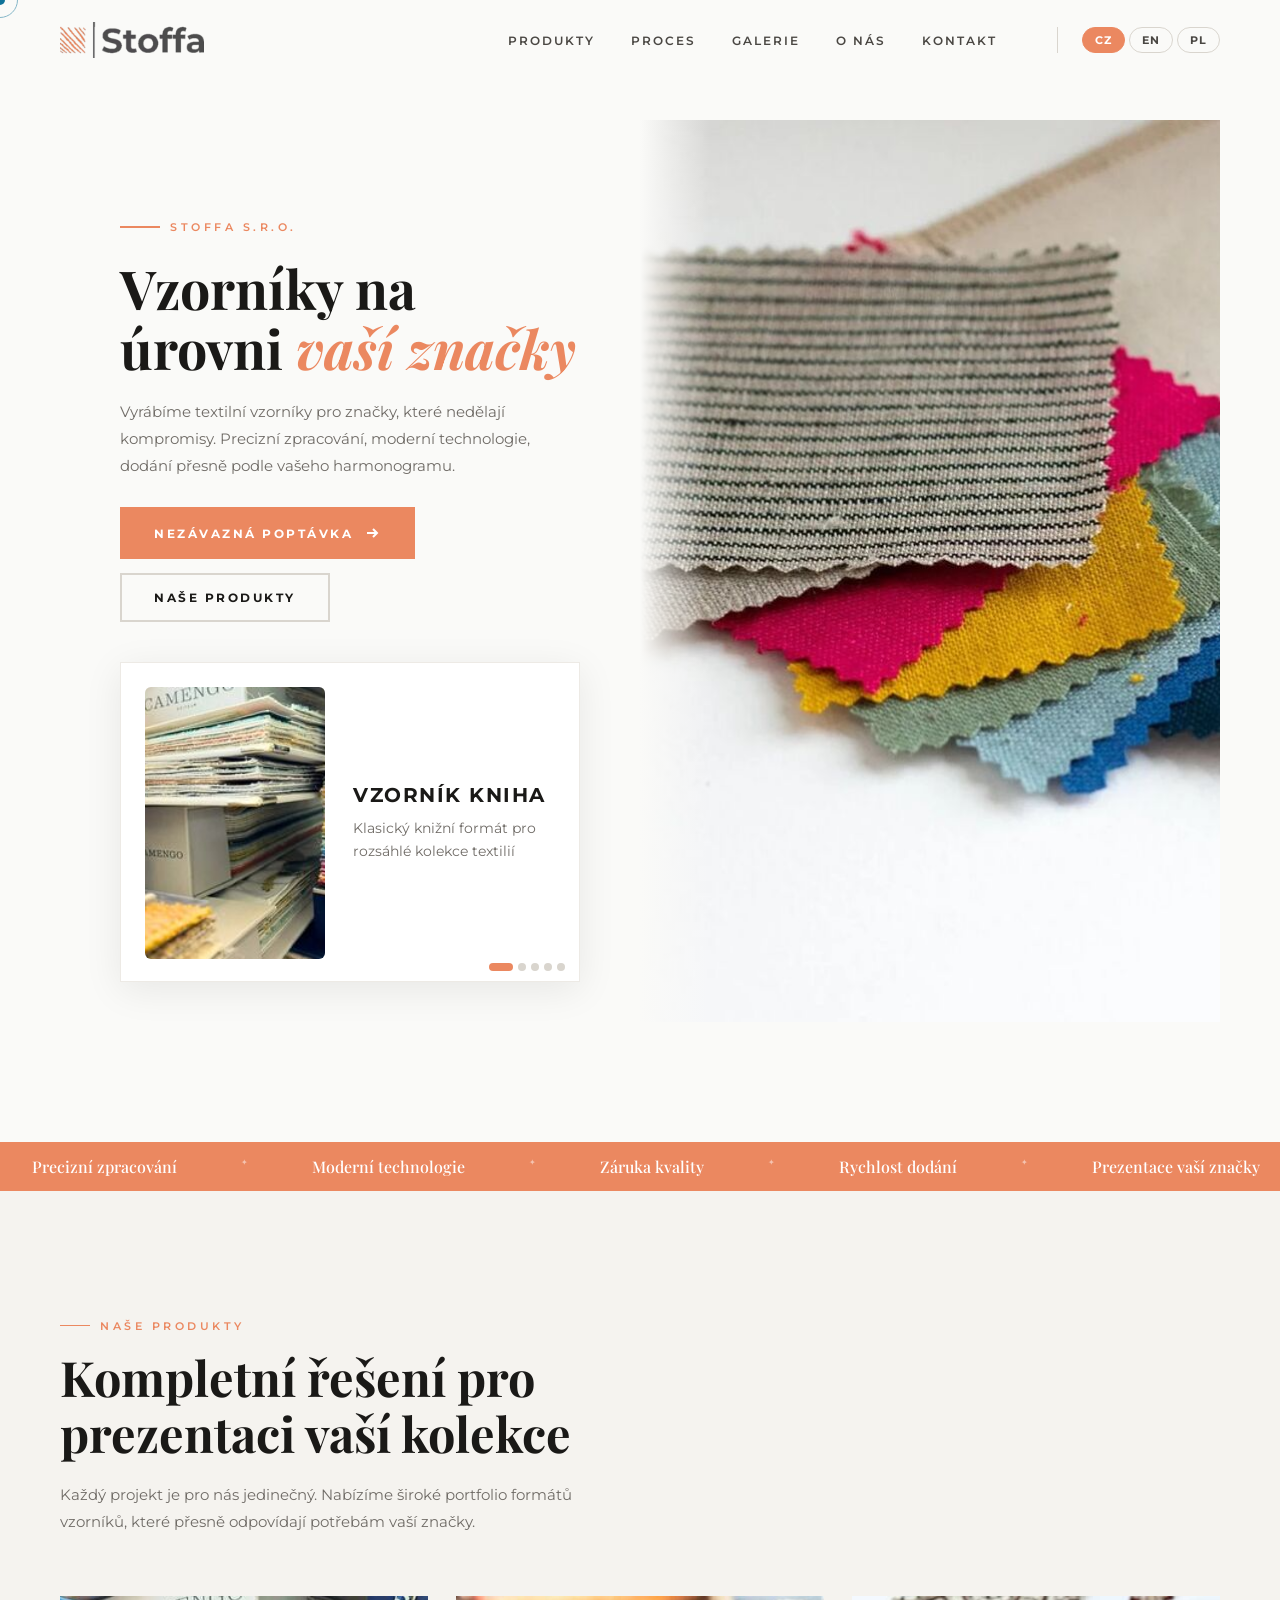
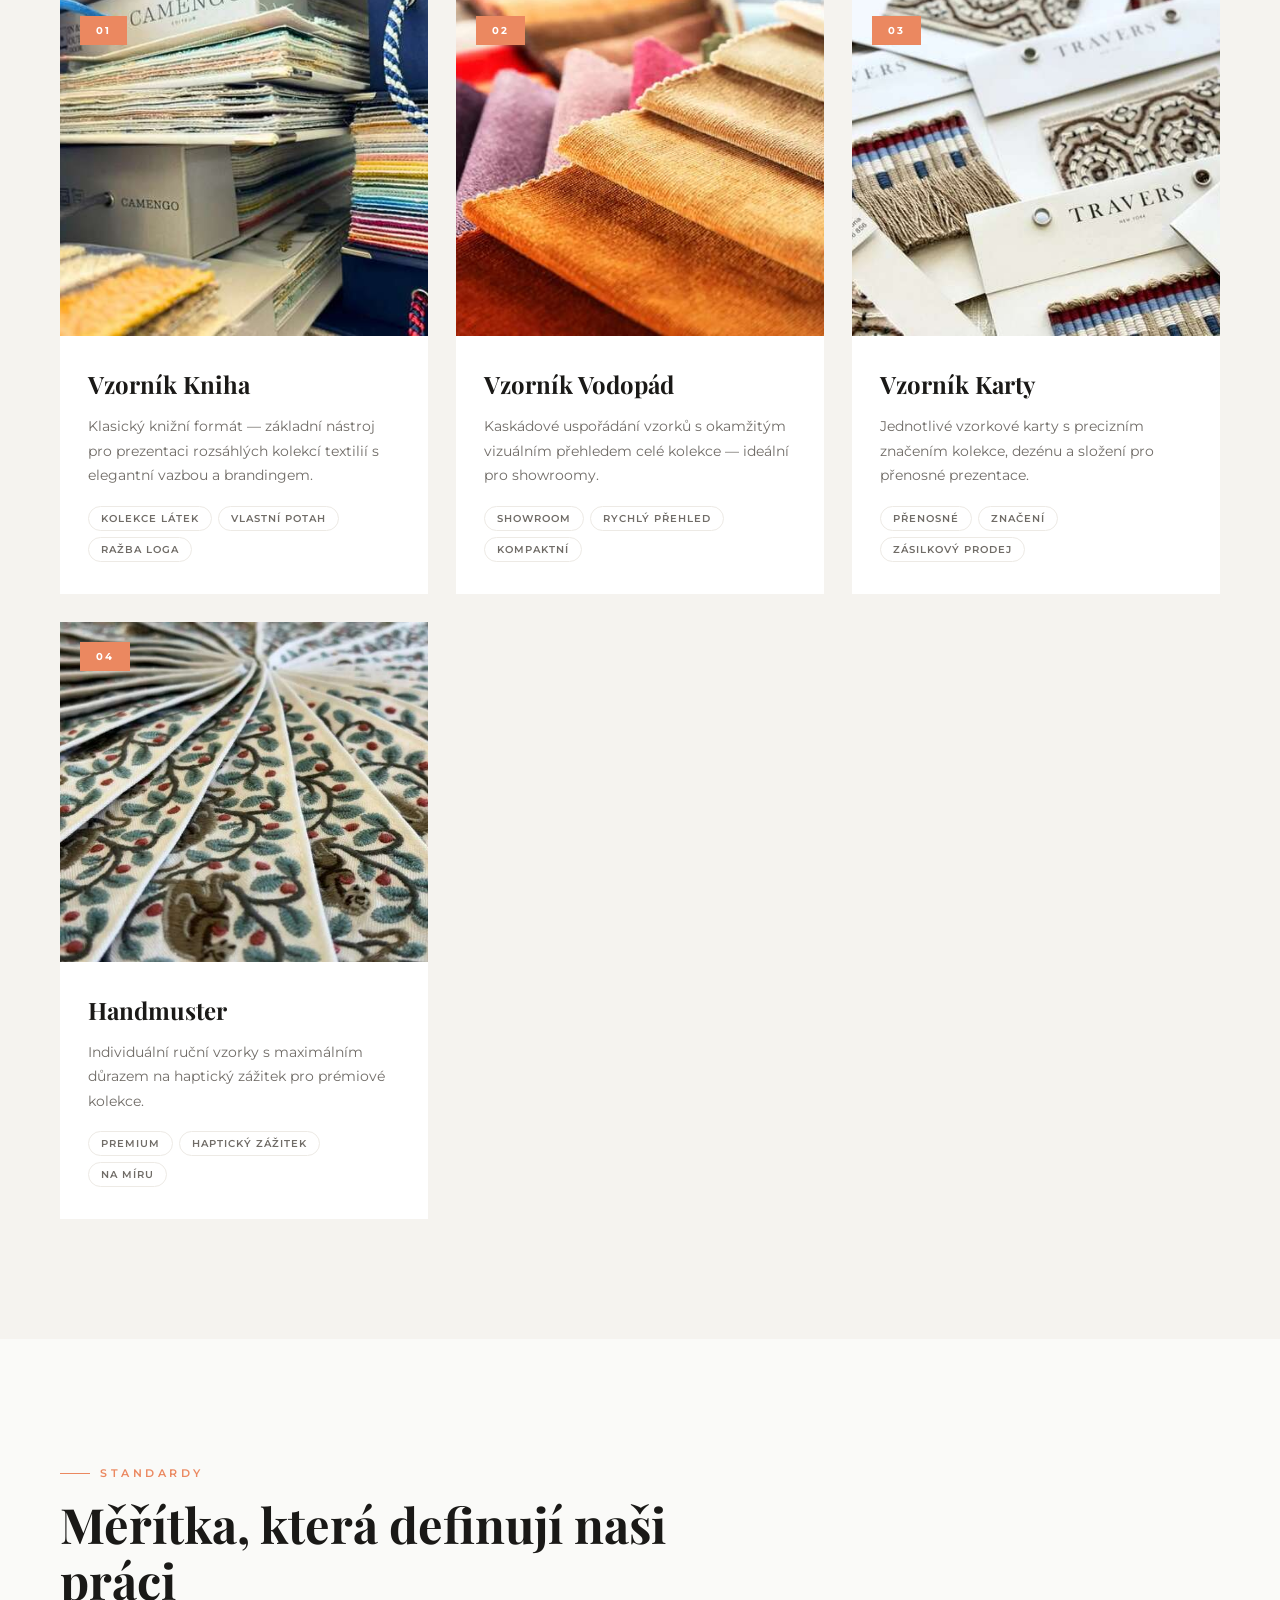
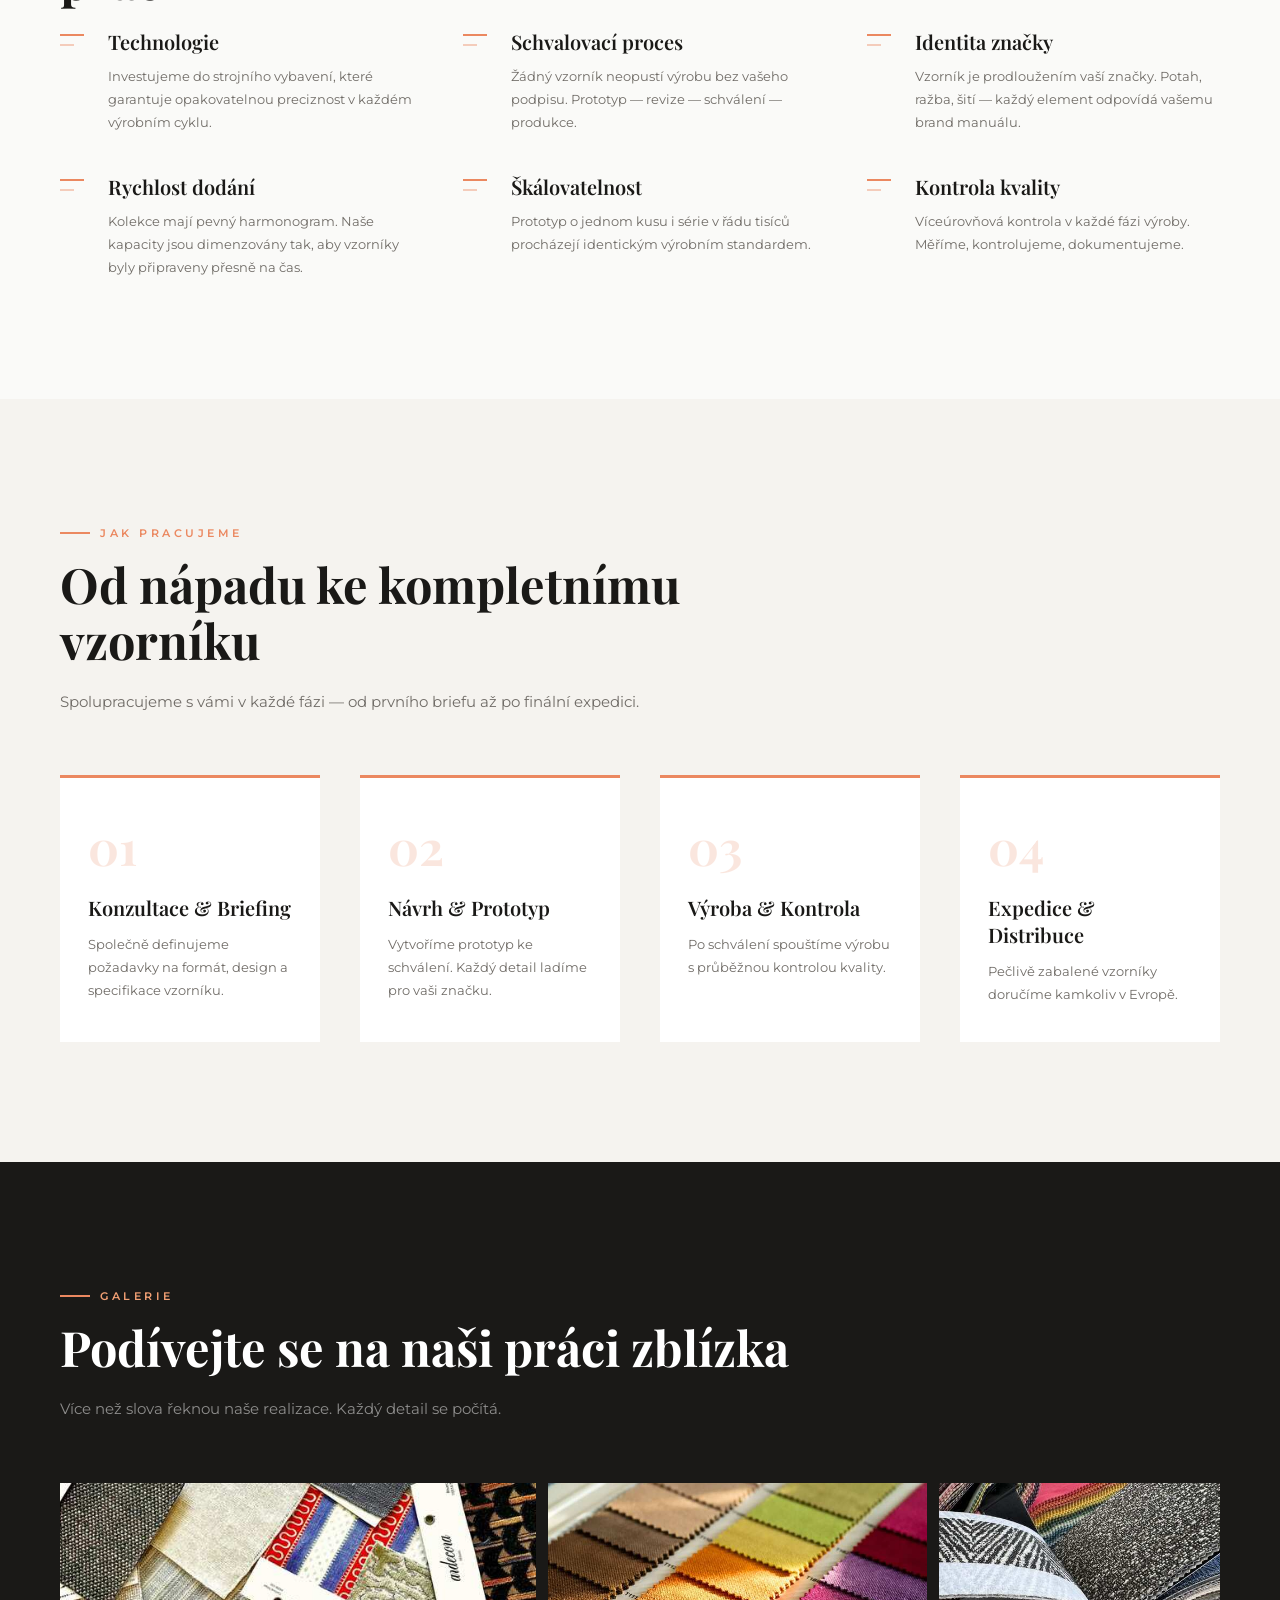
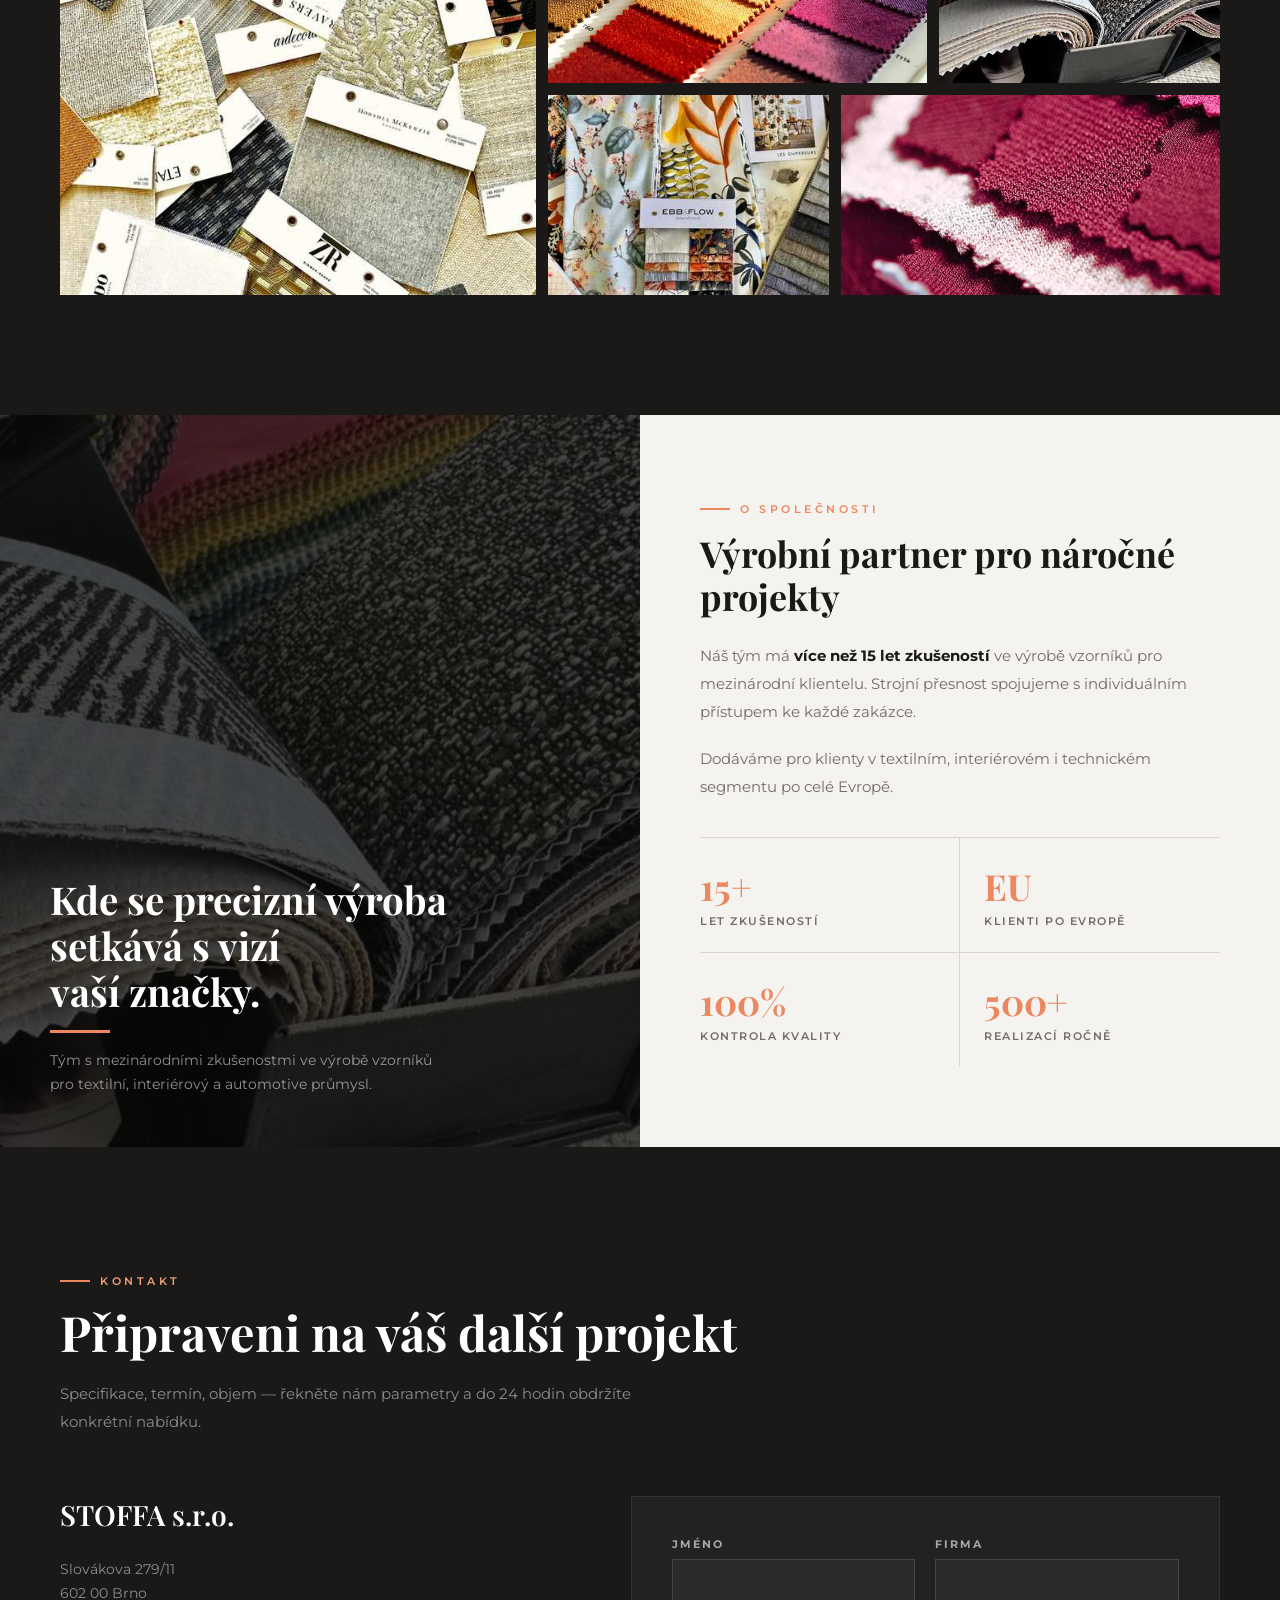
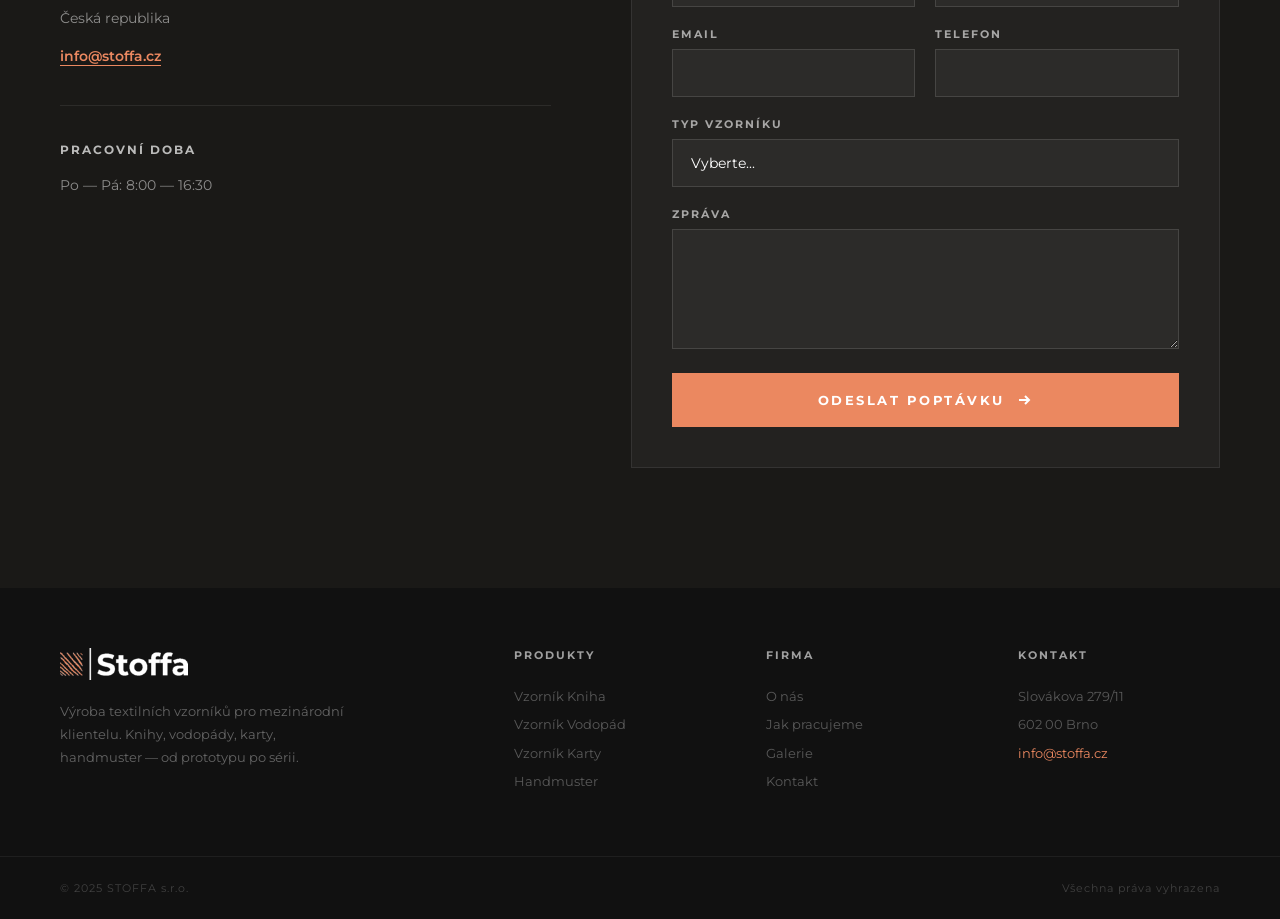
==== commit 8071e725: "Add files via upload" ====
--- a/index.html
+++ b/index.html
@@ -1,489 +1,100 @@
 <!DOCTYPE html>
 <html lang="cs">
 <head>
-  <meta charset="UTF-8" />
-  <meta name="viewport" content="width=device-width, initial-scale=1.0" />
-  <title>STOFFA s.r.o. — Výroba vzorníků na světové úrovni</title>
-  <meta name="description" content="Stoffa s.r.o. navrhuje a vyrábí textilní vzorníky pro přední výrobce látek a módní značky. Preciznost, kvalita a dodržení termínů jsou naším standardem." />
-  <link rel="preconnect" href="https://fonts.googleapis.com" />
-  <link rel="preconnect" href="https://fonts.gstatic.com" crossorigin />
-  <link href="https://fonts.googleapis.com/css2?family=Montserrat:wght@300;400;500;600;700;800&display=swap" rel="stylesheet" />
-  <!-- FontAwesome -->
-  <link rel="stylesheet" href="https://cdnjs.cloudflare.com/ajax/libs/font-awesome/6.5.0/css/all.min.css" crossorigin="anonymous" />
-  <link rel="stylesheet" href="css/style.css?v=4" />
+<meta charset="UTF-8">
+<meta name="viewport" content="width=device-width,initial-scale=1">
+<title>Profesionální výroba textilních vzorníků — STOFFA s.r.o.</title>
+<link rel="preconnect" href="https://fonts.googleapis.com">
+<link href="https://fonts.googleapis.com/css2?family=Playfair+Display:ital,wght@0,400;0,500;0,600;0,700;0,800;1,400;1,500&family=Montserrat:wght@300;400;500;600;700&display=swap" rel="stylesheet">
+<style>
+*{margin:0;padding:0;box-sizing:border-box}
+:root{--o:#EB8860;--od:#D4702A;--ol:#F2A074;--dk:#1A1917;--tx:#4A4743;--txl:#706C67;--bg:#FAFAF8;--cr:#F5F3EF;--gy:#EDEAE5;--gy2:#D9D5CE;--hd:'Playfair Display',Georgia,serif;--bd:'Montserrat',Helvetica,sans-serif}
+html{scroll-behavior:smooth;overflow-x:hidden}body{font-family:var(--bd);color:var(--tx);background:var(--bg);cursor:none;overflow-x:hidden;font-weight:400}a{color:inherit;text-decoration:none}img{max-width:100%;display:block}
+.cur{position:fixed;width:10px;height:10px;border-radius:50%;background:var(--o);pointer-events:none;z-index:10000;transition:transform .2s cubic-bezier(.16,1,.3,1),opacity .2s;mix-blend-mode:difference;transform:translate(-50%,-50%)}.cur-r{position:fixed;width:36px;height:36px;border-radius:50%;border:1.5px solid var(--o);pointer-events:none;z-index:9999;transition:transform .35s cubic-bezier(.16,1,.3,1),opacity .2s,width .3s,height .3s;mix-blend-mode:difference;transform:translate(-50%,-50%);opacity:.5}.cur.h{transform:translate(-50%,-50%) scale(0)}.cur-r.h{width:60px;height:60px;opacity:.3}@media(max-width:900px){.cur,.cur-r{display:none}body{cursor:auto}}
+nav{position:fixed;top:0;left:0;right:0;z-index:100;padding:22px 60px;display:flex;align-items:center;justify-content:space-between;transition:all .5s cubic-bezier(.16,1,.3,1)}nav.sc{background:rgba(250,250,248,.96);backdrop-filter:blur(16px);box-shadow:0 1px 30px rgba(0,0,0,.06);padding:14px 60px}.nl img{height:36px;transition:height .3s}nav.sc .nl img{height:30px}.nk{display:flex;gap:36px;align-items:center}.nk a{font-size:12px;font-weight:600;letter-spacing:2px;text-transform:uppercase;position:relative;padding:4px 0;color:var(--tx)}.nk a::after{content:'';position:absolute;bottom:-2px;left:0;width:0;height:1.5px;background:var(--o);transition:width .4s cubic-bezier(.16,1,.3,1)}.nk a:hover::after{width:100%}.nk a:hover{color:var(--dk)}.ls{display:flex;gap:4px;margin-left:24px;border-left:1px solid var(--gy2);padding-left:24px}.lb{font-size:11px;font-weight:700;letter-spacing:1px;padding:5px 12px;border:1.5px solid var(--gy2);border-radius:24px;cursor:pointer;transition:all .3s;background:transparent;font-family:var(--bd);color:var(--tx)}.lb.act{background:var(--o);color:#fff;border-color:var(--o)}.hb{display:none;flex-direction:column;gap:5px;cursor:pointer;z-index:101}.hb span{width:26px;height:2px;background:var(--dk);transition:all .3s}.mm{display:none;position:fixed;inset:0;background:var(--bg);z-index:99;flex-direction:column;align-items:center;justify-content:center;gap:28px}.mm.op{display:flex}.mm a{font-size:20px;font-family:var(--hd);font-weight:600}@media(max-width:900px){nav{padding:16px 20px}nav.sc{padding:12px 20px}.nk{display:none}.hb{display:flex}}
+.rv{opacity:0;transform:translateY(36px);transition:all .9s cubic-bezier(.16,1,.3,1)}.rv.vis{opacity:1;transform:translateY(0)}.d1{transition-delay:.1s}.d2{transition-delay:.2s}.d3{transition-delay:.3s}.d4{transition-delay:.4s}.d5{transition-delay:.5s}
+section{padding:120px 60px}@media(max-width:768px){section{padding:80px 20px}}.st{display:inline-flex;align-items:center;gap:10px;font-size:11px;letter-spacing:3.5px;text-transform:uppercase;font-weight:600;color:var(--o);margin-bottom:16px}.st::before{content:'';width:30px;height:1.5px;background:var(--o)}.sh{font-family:var(--hd);font-size:clamp(30px,3.8vw,52px);font-weight:700;color:var(--dk);margin-bottom:20px;line-height:1.15}.sd{font-size:15px;line-height:1.85;max-width:580px;margin-bottom:60px;color:var(--txl)}
+.bp{display:inline-flex;align-items:center;gap:10px;background:var(--o);color:#fff;padding:15px 32px;font-size:12px;font-weight:700;letter-spacing:2.5px;text-transform:uppercase;transition:all .4s cubic-bezier(.16,1,.3,1);border:2px solid var(--o);font-family:var(--bd);cursor:pointer}.bp:hover{background:var(--dk);border-color:var(--dk);transform:translateY(-2px)}.bp svg{transition:transform .3s}.bp:hover svg{transform:translateX(4px)}.bo{display:inline-flex;align-items:center;gap:10px;background:transparent;color:var(--dk);padding:15px 32px;font-size:12px;font-weight:700;letter-spacing:2.5px;text-transform:uppercase;transition:all .4s;border:2px solid var(--gy2);font-family:var(--bd);cursor:pointer}.bo:hover{border-color:var(--o);color:var(--o)}
+footer{background:#111;padding:0}.ft-main{display:grid;grid-template-columns:2fr 1fr 1fr 1fr;gap:50px;padding:60px;border-bottom:1px solid rgba(255,255,255,.06)}.ft-brand{display:flex;flex-direction:column;gap:20px;align-items:flex-start}.ft-brand img{height:32px;width:auto;object-fit:contain}.ft-brand p{font-size:13px;line-height:1.8;color:rgba(255,255,255,.35);max-width:300px}.ft-col h5{font-size:11px;font-weight:700;letter-spacing:2px;text-transform:uppercase;color:rgba(255,255,255,.6);margin-bottom:20px}.ft-col a,.ft-col p{display:block;font-size:13px;line-height:2.2;color:rgba(255,255,255,.3);transition:color .2s}.ft-col a:hover{color:var(--o)}.ft-bot{display:flex;justify-content:space-between;align-items:center;padding:24px 60px;font-size:11px;color:rgba(255,255,255,.2);letter-spacing:1px}@media(max-width:768px){.ft-main{grid-template-columns:1fr 1fr;gap:30px;padding:40px 24px}.ft-bot{flex-direction:column;gap:12px;text-align:center;padding:20px 24px}}
+.stt{position:fixed;bottom:32px;right:32px;width:44px;height:44px;background:var(--o);color:#fff;border:none;border-radius:50%;cursor:pointer;display:flex;align-items:center;justify-content:center;z-index:90;opacity:0;transform:translateY(20px);transition:all .3s;font-size:18px}.stt.sh{opacity:1;transform:translateY(0)}.stt:hover{background:var(--dk)}
+.hero{display:grid;grid-template-columns:1fr 1fr;position:relative;overflow:hidden}.hl{display:flex;flex-direction:column;justify-content:center;padding:100px 60px 40px}.htag{display:inline-flex;align-items:center;gap:10px;font-size:11px;letter-spacing:3.5px;text-transform:uppercase;font-weight:600;color:var(--o);margin-bottom:24px}.htag::before{content:'';width:40px;height:1.5px;background:var(--o)}.hero h1{font-family:var(--hd);font-size:clamp(36px,4.2vw,60px);font-weight:700;line-height:1.12;color:var(--dk);margin-bottom:20px}.hero h1 em{font-style:italic;color:var(--o)}.hdesc{font-size:15px;line-height:1.8;color:var(--txl);max-width:480px;margin-bottom:28px}.hcta{display:flex;gap:14px;flex-wrap:wrap}.hr{position:relative;overflow:hidden}.hr img{width:100%;height:100%;object-fit:cover;animation:hz 25s ease-in-out infinite alternate}.hr::after{content:'';position:absolute;inset:0;background:linear-gradient(to right,var(--bg) 0%,transparent 12%)}@keyframes hz{0%{transform:scale(1.04)}100%{transform:scale(1)}}
+.hcar{width:100%;height:320px;margin-top:40px;position:relative;overflow:hidden;border:1px solid var(--gy);background:#fff;box-shadow:0 8px 36px rgba(0,0,0,.08)}.hcar-track{display:flex;flex-direction:column;animation:hslide 15s ease-in-out infinite}.hcar-item{min-height:320px;display:flex;align-items:center;gap:28px;padding:24px}.hcar-item img{width:180px;height:272px;object-fit:cover;border-radius:6px;flex-shrink:0}.hcar-info{display:flex;flex-direction:column;gap:10px;flex:1}.hcar-info span{font-size:20px;font-weight:700;letter-spacing:1.5px;text-transform:uppercase;color:var(--dk)}.hcar-info small{font-size:14px;color:var(--txl);line-height:1.7}.hcar-dots{position:absolute;bottom:10px;right:14px;display:flex;gap:5px}.hcar-dots i{width:8px;height:8px;border-radius:50%;background:var(--gy2);transition:all .3s}.hcar-dots i.ac{background:var(--o);width:24px;border-radius:4px}@keyframes hslide{0%,16%{transform:translateY(0)}20%,36%{transform:translateY(-320px)}40%,56%{transform:translateY(-640px)}60%,76%{transform:translateY(-960px)}80%,96%{transform:translateY(-1280px)}100%{transform:translateY(0)}}
+@media(max-width:900px){.hero{grid-template-columns:1fr}.hl{padding:90px 24px 30px}.hr{height:300px}.hr::after{background:linear-gradient(to top,var(--bg) 0%,transparent 20%)}.hcar{height:260px}.hcar-item{min-height:260px;padding:16px}.hcar-item img{width:120px;height:220px}}
+.mq{overflow:hidden;background:var(--o);padding:14px 0;white-space:nowrap}.mqt{display:flex;animation:m 35s linear infinite}.mqt span{font-family:var(--hd);font-size:16px;font-weight:500;color:#fff;padding:0 32px;flex-shrink:0}.mqt .dt{font-size:8px;opacity:.5}@keyframes m{0%{transform:translateX(0)}100%{transform:translateX(-50%)}}
+.products{background:var(--cr)}.pg{display:grid;grid-template-columns:repeat(auto-fill,minmax(300px,1fr));gap:28px}.pc{background:#fff;overflow:hidden;position:relative;transition:transform .5s cubic-bezier(.16,1,.3,1),box-shadow .5s;cursor:pointer}.pc:hover{transform:translateY(-6px);box-shadow:0 24px 60px rgba(0,0,0,.08)}.pci{height:340px;overflow:hidden;position:relative}.pci img{width:100%;height:100%;object-fit:cover;transition:transform .7s cubic-bezier(.16,1,.3,1)}.pc:hover .pci img{transform:scale(1.06)}.pci .pcb{position:absolute;top:20px;left:20px;background:var(--o);color:#fff;font-size:10px;font-weight:700;letter-spacing:2px;text-transform:uppercase;padding:8px 16px;z-index:2}.pci::before{content:"Zobrazit detail →";position:absolute;bottom:20px;left:20px;z-index:3;color:#fff;font-size:12px;font-weight:600;letter-spacing:1.5px;text-transform:uppercase;opacity:0;transition:opacity .3s}.pc:hover .pci::before{opacity:1}.pcbd{padding:32px 28px}.pcbd h3{font-family:var(--hd);font-size:24px;font-weight:700;color:var(--dk);margin-bottom:14px}.pcbd p{font-size:14px;line-height:1.75;color:var(--txl)}.pctg{display:flex;flex-wrap:wrap;gap:6px;margin-top:18px}.pctg span{font-size:10px;font-weight:600;letter-spacing:1px;text-transform:uppercase;padding:5px 12px;border:1px solid var(--gy);color:var(--txl);border-radius:20px}
+.fg2{display:grid;grid-template-columns:repeat(3,1fr);gap:40px 50px}@media(max-width:900px){.fg2{grid-template-columns:1fr 1fr}}@media(max-width:560px){.fg2{grid-template-columns:1fr}}.ft2{position:relative;padding-left:48px}.ft2::before{content:'';position:absolute;left:0;top:6px;width:24px;height:2px;background:var(--o)}.ft2::after{content:'';position:absolute;left:0;top:16px;width:14px;height:2px;background:var(--o);opacity:.4}.ft2 h4{font-family:var(--hd);font-size:20px;font-weight:600;color:var(--dk);margin-bottom:10px}.ft2 p{font-size:13px;line-height:1.75;color:var(--txl)}
+.process{background:var(--cr)}.prg{display:grid;grid-template-columns:repeat(4,1fr);gap:40px}@media(max-width:900px){.prg{grid-template-columns:1fr 1fr}}@media(max-width:560px){.prg{grid-template-columns:1fr}}.ps{padding:36px 28px;background:#fff;border-top:3px solid var(--o);transition:transform .3s,box-shadow .3s}.ps:hover{transform:translateY(-4px);box-shadow:0 16px 40px rgba(0,0,0,.06)}.psn{font-family:var(--hd);font-size:48px;font-weight:700;color:var(--o);opacity:.2;margin-bottom:16px}.ps h3{font-family:var(--hd);font-size:20px;font-weight:600;color:var(--dk);margin-bottom:12px}.ps p{font-size:13px;line-height:1.75;color:var(--txl)}
+.gallery{background:var(--dk);color:#fff}.gallery .st{color:var(--ol)}.gallery .sh{color:#fff}.gallery .sd{color:rgba(255,255,255,.5)}.gg{display:grid;grid-template-columns:repeat(12,1fr);grid-auto-rows:200px;gap:12px}.gi{overflow:hidden;position:relative}.gi img{width:100%;height:100%;object-fit:cover;transition:transform .7s cubic-bezier(.16,1,.3,1)}.gi:hover img{transform:scale(1.05)}.g1{grid-column:span 5;grid-row:span 2}.g2{grid-column:span 4}.g3{grid-column:span 3}.g4{grid-column:span 3}.g5{grid-column:span 4}@media(max-width:768px){.gg{grid-template-columns:1fr 1fr;grid-auto-rows:180px}.g1,.g2,.g3,.g4,.g5{grid-column:span 1;grid-row:span 1}.g1{grid-column:span 2}}
+.contact{background:var(--dk);color:#fff;position:relative;overflow:hidden}.contact .st{color:var(--ol)}.contact .sh{color:#fff}.contact .sd{color:rgba(255,255,255,.5)}.cg{display:grid;grid-template-columns:1fr 1.2fr;gap:80px;position:relative;z-index:2}.ci h3{font-family:var(--hd);font-size:28px;font-weight:600;color:#fff;margin-bottom:24px}.ci p{margin-bottom:14px;line-height:1.75;font-size:14px;color:rgba(255,255,255,.5)}.ci a{color:var(--o);font-weight:600;border-bottom:1px solid var(--o)}.cd{margin-top:36px;padding-top:36px;border-top:1px solid rgba(255,255,255,.08)}.cd h4{font-size:12px;font-weight:700;letter-spacing:2px;text-transform:uppercase;color:rgba(255,255,255,.7);margin-bottom:16px}.cf{background:rgba(255,255,255,.04);border:1px solid rgba(255,255,255,.08);padding:40px}.cf .fg{margin-bottom:20px}.cf .fg label{display:block;font-size:11px;letter-spacing:2px;text-transform:uppercase;font-weight:700;margin-bottom:8px;color:rgba(255,255,255,.6)}.cf .fg input,.cf .fg textarea,.cf .fg select{width:100%;padding:14px 18px;border:1px solid rgba(255,255,255,.12);background:rgba(255,255,255,.04);font-size:14px;font-family:var(--bd);transition:border .3s;outline:none;color:#fff}.cf .fg input:focus,.cf .fg textarea:focus,.cf .fg select:focus{border-color:var(--o)}.cf .fg textarea{height:120px;resize:vertical}.cf .fg select{appearance:none}.cf .fg select option{background:var(--dk)}.cf .fr{display:grid;grid-template-columns:1fr 1fr;gap:20px}.cf .sub{width:100%;background:var(--o);color:#fff;border:none;padding:18px;font-size:13px;font-weight:700;letter-spacing:2.5px;text-transform:uppercase;cursor:pointer;font-family:var(--bd);transition:all .3s;display:flex;align-items:center;justify-content:center;gap:10px;margin-top:8px}.cf .sub:hover{background:#fff;color:var(--dk)}@media(max-width:768px){.cg{grid-template-columns:1fr}.cf .fr{grid-template-columns:1fr}.cf{padding:28px}}
+@media(max-width:900px){#about>div{grid-template-columns:1fr !important}#about>div>div:first-child{min-height:350px !important}}
+</style>
 </head>
 <body>
+<div class="cur" id="c"></div><div class="cur-r" id="cr"></div>
+<nav id="nav"><a href="index.html" class="nl"><img src="img/logo.png" alt="Stoffa"></a><div class="nk"><a href="index.html#products">Produkty</a><a href="index.html#process">Proces</a><a href="index.html#gallery">Galerie</a><a href="index.html#about">O nás</a><a href="index.html#contact">Kontakt</a><div class="ls"><button class="lb act" data-lang="cz">CZ</button><button class="lb" data-lang="en">EN</button><button class="lb" data-lang="pl">PL</button></div></div><div class="hb" onclick="toggleMenu()"><span></span><span></span><span></span></div></nav>
+<div class="mm" id="mm"><a href="index.html#products" onclick="toggleMenu()">Produkty</a><a href="index.html#process" onclick="toggleMenu()">Proces</a><a href="index.html#gallery" onclick="toggleMenu()">Galerie</a><a href="index.html#about" onclick="toggleMenu()">O nás</a><a href="index.html#contact" onclick="toggleMenu()">Kontakt</a></div>
 
-  <!-- Scroll Progress Bar -->
-  <div id="progress-bar" aria-hidden="true"></div>
+<section class="hero" id="hero"><div class="hl">
+<div class="htag">Stoffa s.r.o.</div>
+<h1>Vzorníky na úrovni <em>vaší značky</em></h1>
+<p class="hdesc">Vyrábíme textilní vzorníky pro značky, které nedělají kompromisy. Precizní zpracování, moderní technologie, dodání přesně podle vašeho harmonogramu.</p>
+<div class="hcta"><a href="#contact" class="bp">Nezávazná poptávka <svg width="18" height="18" fill="none" stroke="currentColor" stroke-width="2"><path d="M4 9h10M10 5l4 4-4 4"/></svg></a><a href="#products" class="bo">Naše produkty</a></div>
+<div class="hcar" id="hcar"><div class="hcar-track" id="hcarTrack">
+<div class="hcar-item"><img src="img/carousel-kniha.jpg" alt=""><div class="hcar-info"><span>Vzorník Kniha</span><small>Klasický knižní formát pro rozsáhlé kolekce textilií</small></div></div>
+<div class="hcar-item"><img src="img/carousel-vodopad.jpg" alt=""><div class="hcar-info"><span>Vzorník Vodopád</span><small>Kaskádový přehled celé kolekce na první pohled</small></div></div>
+<div class="hcar-item"><img src="img/carousel-karty.jpg" alt=""><div class="hcar-info"><span>Vzorník Karty</span><small>Jednotlivé karty s precizním značením kolekce</small></div></div>
+<div class="hcar-item"><img src="img/carousel-handmuster.jpg" alt=""><div class="hcar-info"><span>Handmuster</span><small>Ruční vzorky s důrazem na haptický zážitek</small></div></div>
+<div class="hcar-item"><img src="img/carousel-serie.jpg" alt=""><div class="hcar-info"><span>Série Vzorníků</span><small>Velkoobjemová výroba se zárukou jednotné kvality</small></div></div>
+</div><div class="hcar-dots"><i class="ac"></i><i></i><i></i><i></i><i></i></div></div>
+</div><div class="hr"><img src="img/hero.jpg" alt="Stoffa"></div></section>
 
-  <!-- ============================================================
-       HEADER
-       ============================================================ -->
-  <header id="header">
-    <div class="container">
-      <div class="header-inner">
+<div class="mq"><div class="mqt"><span>Precizní zpracování</span><span class="dt">✦</span><span>Moderní technologie</span><span class="dt">✦</span><span>Záruka kvality</span><span class="dt">✦</span><span>Rychlost dodání</span><span class="dt">✦</span><span>Prezentace vaší značky</span><span class="dt">✦</span><span>Schvalovací proces</span><span class="dt">✦</span><span>Od kusu po série</span><span class="dt">✦</span><span>Precizní zpracování</span><span class="dt">✦</span><span>Moderní technologie</span><span class="dt">✦</span><span>Záruka kvality</span><span class="dt">✦</span><span>Rychlost dodání</span><span class="dt">✦</span><span>Prezentace vaší značky</span><span class="dt">✦</span><span>Schvalovací proces</span><span class="dt">✦</span><span>Od kusu po série</span><span class="dt">✦</span></div></div>
 
-        <!-- Logo -->
-        <a href="index.html" class="logo" aria-label="STOFFA — domovská stránka">
-          <img src="assets/logo-white.png" alt="Stoffa" class="logo-white" />
-          <img src="assets/logo-color.png" alt="Stoffa" class="logo-color" />
-        </a>
+<section class="products" id="products"><div class="rv" style="max-width:700px"><div class="st">Naše produkty</div><h2 class="sh">Kompletní řešení pro prezentaci vaší kolekce</h2><p class="sd">Každý projekt je pro nás jedinečný. Nabízíme široké portfolio formátů vzorníků, které přesně odpovídají potřebám vaší značky.</p></div>
+<div class="pg">
+<a href="kniha.html" class="pc rv" style="color:inherit"><div class="pci"><div class="pcb">01</div><img src="img/product-kniha.jpg" alt="Vzorník Kniha"></div><div class="pcbd"><h3>Vzorník Kniha</h3><p>Klasický knižní formát — základní nástroj pro prezentaci rozsáhlých kolekcí textilií s elegantní vazbou a brandingem.</p><div class="pctg"><span>Kolekce látek</span><span>Vlastní potah</span><span>Ražba loga</span></div></div></a>
+<a href="vodopad.html" class="pc rv d1" style="color:inherit"><div class="pci"><div class="pcb">02</div><img src="img/product-vodopad.jpg" alt="Vzorník Vodopád"></div><div class="pcbd"><h3>Vzorník Vodopád</h3><p>Kaskádové uspořádání vzorků s okamžitým vizuálním přehledem celé kolekce — ideální pro showroomy.</p><div class="pctg"><span>Showroom</span><span>Rychlý přehled</span><span>Kompaktní</span></div></div></a>
+<a href="karty.html" class="pc rv d2" style="color:inherit"><div class="pci"><div class="pcb">03</div><img src="img/product-karty.jpg" alt="Vzorník Karty"></div><div class="pcbd"><h3>Vzorník Karty</h3><p>Jednotlivé vzorkové karty s precizním značením kolekce, dezénu a složení pro přenosné prezentace.</p><div class="pctg"><span>Přenosné</span><span>Značení</span><span>Zásilkový prodej</span></div></div></a>
+<a href="handmuster.html" class="pc rv d3" style="color:inherit"><div class="pci"><div class="pcb">04</div><img src="img/product-handmuster.jpg" alt="Handmuster"></div><div class="pcbd"><h3>Handmuster</h3><p>Individuální ruční vzorky s maximálním důrazem na haptický zážitek pro prémiové kolekce.</p><div class="pctg"><span>Premium</span><span>Haptický zážitek</span><span>Na míru</span></div></div></a>
+</div></section>
 
-        <!-- Nav -->
-        <nav aria-label="Hlavní navigace">
-          <ul class="nav-links">
-            <li><a href="#about">O nás</a></li>
-            <li><a href="#services">Služby</a></li>
-            <li><a href="#why">Proč Stoffa</a></li>
-            <li><a href="#references">Reference</a></li>
-            <li><a href="#contact">Kontakt</a></li>
-          </ul>
-        </nav>
+<section id="features"><div class="rv" style="max-width:700px"><div class="st">Standardy</div><h2 class="sh">Měřítka, která definují naši práci</h2></div>
+<div class="fg2"><div class="ft2 rv"><h4>Technologie</h4><p>Investujeme do strojního vybavení, které garantuje opakovatelnou preciznost v každém výrobním cyklu.</p></div><div class="ft2 rv d1"><h4>Schvalovací proces</h4><p>Žádný vzorník neopustí výrobu bez vašeho podpisu. Prototyp — revize — schválení — produkce.</p></div><div class="ft2 rv d2"><h4>Identita značky</h4><p>Vzorník je prodloužením vaší značky. Potah, ražba, šití — každý element odpovídá vašemu brand manuálu.</p></div><div class="ft2 rv d3"><h4>Rychlost dodání</h4><p>Kolekce mají pevný harmonogram. Naše kapacity jsou dimenzovány tak, aby vzorníky byly připraveny přesně na čas.</p></div><div class="ft2 rv d4"><h4>Škálovatelnost</h4><p>Prototyp o jednom kusu i série v řádu tisíců procházejí identickým výrobním standardem.</p></div><div class="ft2 rv d5"><h4>Kontrola kvality</h4><p>Víceúrovňová kontrola v každé fázi výroby. Měříme, kontrolujeme, dokumentujeme.</p></div></div></section>
 
-        <!-- Language + Hamburger -->
-        <div style="display:flex;align-items:center;gap:20px;">
-          <div class="lang-switcher" aria-label="Přepnutí jazyka">
-            <a href="index.html" class="active" aria-current="page">CZ</a>
-            <span aria-hidden="true">|</span>
-            <a href="index-en.html">EN</a>
-          </div>
-          <button class="hamburger" aria-label="Otevřít menu" aria-expanded="false">
-            <span></span>
-            <span></span>
-            <span></span>
-          </button>
-        </div>
+<section class="process" id="process"><div class="rv" style="max-width:700px"><div class="st">Jak pracujeme</div><h2 class="sh">Od nápadu ke kompletnímu vzorníku</h2><p class="sd">Spolupracujeme s vámi v každé fázi — od prvního briefu až po finální expedici.</p></div>
+<div class="prg"><div class="ps rv"><div class="psn">01</div><h3>Konzultace & Briefing</h3><p>Společně definujeme požadavky na formát, design a specifikace vzorníku.</p></div><div class="ps rv d1"><div class="psn">02</div><h3>Návrh & Prototyp</h3><p>Vytvoříme prototyp ke schválení. Každý detail ladíme pro vaši značku.</p></div><div class="ps rv d2"><div class="psn">03</div><h3>Výroba & Kontrola</h3><p>Po schválení spouštíme výrobu s průběžnou kontrolou kvality.</p></div><div class="ps rv d3"><div class="psn">04</div><h3>Expedice & Distribuce</h3><p>Pečlivě zabalené vzorníky doručíme kamkoliv v Evropě.</p></div></div></section>
 
-      </div>
-    </div>
-  </header>
+<section class="gallery" id="gallery"><div class="rv"><div class="st">Galerie</div><h2 class="sh">Podívejte se na naši práci zblízka</h2><p class="sd">Více než slova řeknou naše realizace. Každý detail se počítá.</p></div>
+<div class="gg rv"><div class="gi g1"><img src="img/gallery-1.jpg" alt=""></div><div class="gi g2"><img src="img/gallery-2.jpg" alt=""></div><div class="gi g3"><img src="img/gallery-3.jpg" alt=""></div><div class="gi g4"><img src="img/gallery-4.jpg" alt=""></div><div class="gi g5"><img src="img/gallery-5.jpg" alt=""></div></div></section>
 
-  <!-- Mobile Menu Overlay -->
-  <div class="mobile-menu" role="dialog" aria-modal="true" aria-label="Navigace">
-    <button class="mobile-menu-close" aria-label="Zavřít menu">&times;</button>
-    <nav>
-      <ul class="mobile-menu-links">
-        <li><a href="#about">O nás</a></li>
-        <li><a href="#services">Služby</a></li>
-        <li><a href="#why">Proč Stoffa</a></li>
-        <li><a href="#references">Reference</a></li>
-        <li><a href="#contact">Kontakt</a></li>
-      </ul>
-    </nav>
-    <div class="mobile-menu-lang">
-      <a href="index.html" class="active">CZ</a>
-      <a href="index-en.html">EN</a>
-    </div>
-  </div>
+<section id="about" style="padding:0;overflow:hidden"><div style="display:grid;grid-template-columns:1fr 1fr;min-height:560px">
+<div style="position:relative;overflow:hidden"><img src="img/about.jpg" alt="" style="width:100%;height:100%;object-fit:cover"><div style="position:absolute;inset:0;background:rgba(10,10,8,.75)"></div>
+<div style="position:absolute;bottom:50px;left:50px;right:50px;color:#fff"><div style="font-family:var(--hd);font-size:clamp(28px,3vw,40px);font-weight:700;line-height:1.2;margin-bottom:16px">Kde se precizní výroba<br>setkává s vizí<br>vaší značky.</div><div style="width:60px;height:3px;background:var(--o);margin-bottom:16px"></div><p style="font-size:14px;line-height:1.7;opacity:.55;max-width:400px">Tým s mezinárodními zkušenostmi ve výrobě vzorníků pro textilní, interiérový a automotive průmysl.</p></div></div>
+<div style="padding:80px 60px;display:flex;flex-direction:column;justify-content:center;background:var(--cr)"><div class="rv"><div class="st">O společnosti</div><h2 style="font-family:var(--hd);font-size:clamp(26px,2.8vw,38px);font-weight:700;color:var(--dk);margin-bottom:24px;line-height:1.2">Výrobní partner pro náročné projekty</h2>
+<p style="font-size:15px;line-height:1.85;color:var(--txl);margin-bottom:20px">Náš tým má <strong style="color:var(--dk)">více než 15 let zkušeností</strong> ve výrobě vzorníků pro mezinárodní klientelu. Strojní přesnost spojujeme s individuálním přístupem ke každé zakázce.</p>
+<p style="font-size:15px;line-height:1.85;color:var(--txl);margin-bottom:36px">Dodáváme pro klienty v textilním, interiérovém i technickém segmentu po celé Evropě.</p></div>
+<div style="display:grid;grid-template-columns:1fr 1fr;gap:0;border-top:1px solid var(--gy2)" class="rv d1">
+<div style="padding:24px 24px 24px 0;border-right:1px solid var(--gy2)"><div style="font-family:var(--hd);font-size:36px;font-weight:700;color:var(--o)">15+</div><div style="font-size:11px;font-weight:600;letter-spacing:1.5px;text-transform:uppercase;color:var(--txl);margin-top:4px">Let zkušeností</div></div>
+<div style="padding:24px"><div style="font-family:var(--hd);font-size:36px;font-weight:700;color:var(--o)">EU</div><div style="font-size:11px;font-weight:600;letter-spacing:1.5px;text-transform:uppercase;color:var(--txl);margin-top:4px">Klienti po Evropě</div></div>
+<div style="padding:24px 24px 24px 0;border-right:1px solid var(--gy2);border-top:1px solid var(--gy2)"><div style="font-family:var(--hd);font-size:36px;font-weight:700;color:var(--o)">100%</div><div style="font-size:11px;font-weight:600;letter-spacing:1.5px;text-transform:uppercase;color:var(--txl);margin-top:4px">Kontrola kvality</div></div>
+<div style="padding:24px;border-top:1px solid var(--gy2)"><div style="font-family:var(--hd);font-size:36px;font-weight:700;color:var(--o)">500+</div><div style="font-size:11px;font-weight:600;letter-spacing:1.5px;text-transform:uppercase;color:var(--txl);margin-top:4px">Realizací ročně</div></div>
+</div></div></div></section>
 
-  <main>
-
-    <!-- ============================================================
-         HERO
-         ============================================================ -->
-    <section id="hero" aria-label="Úvodní sekce">
-
-      <!-- Video background -->
-      <video autoplay muted loop playsinline aria-hidden="true">
-        <source src="assets/hero.mp4" type="video/mp4" />
-      </video>
-
-      <!-- Dark overlay -->
-      <div class="hero-overlay" aria-hidden="true"></div>
-
-      <!-- Content -->
-      <div class="hero-content">
-        <h1>Výroba vzorníků<br>na světové úrovni</h1>
-
-        <!-- Cycling subtext -->
-        <div class="hero-subtext-wrap" aria-live="polite">
-          <p class="hero-subtext active">Preciznost v každém detailu.</p>
-          <p class="hero-subtext">Moderní technologie. Dodržené termíny.</p>
-          <p class="hero-subtext">Spolehlivý partner pro textilní průmysl.</p>
-        </div>
-
-        <a href="#services" class="btn btn-ghost">Naše služby</a>
-      </div>
-
-      <!-- Scroll indicator -->
-      <div class="hero-scroll" aria-hidden="true">
-        <svg viewBox="0 0 24 24" fill="none" stroke="currentColor" stroke-width="2">
-          <path d="M12 5v14M5 12l7 7 7-7"/>
-        </svg>
-      </div>
-
-    </section>
-
-    <!-- ============================================================
-         ABOUT
-         ============================================================ -->
-    <section id="about" aria-labelledby="about-heading">
-      <div class="container">
-        <div class="about-grid">
-
-          <!-- Text column -->
-          <div class="about-text">
-            <span class="section-label reveal">O společnosti</span>
-            <h2 id="about-heading" class="reveal reveal-d1">O nás</h2>
-
-            <p class="reveal reveal-d2">
-              Stoffa s.r.o. vznikla s jedinou vizí: vyrábět vzorníky, které nejsou
-              jen praktickým nástrojem, ale skutečnou vizitkou kvality. V době, kdy
-              se trh zrychluje, jdeme cestou preciznosti a poctivého zpracování.
-            </p>
-            <p class="reveal reveal-d3">
-              Naše vzorníky vznikají v srdci České republiky, kde spojujeme moderní
-              technologie s důrazem na detail. Každý kus, který opustí naši výrobu,
-              je výsledkem odbornosti a hlubokého respektu k materiálu.
-            </p>
-            <p class="reveal reveal-d3">
-              Spolupracujeme s designéry, výrobci látek, módními značkami a
-              obchodníky — s každým, kdo ví, že prezentace je stejně důležitá jako
-              samotný produkt.
-            </p>
-
-            <!-- Stats row -->
-            <div class="stats-row">
-              <div class="stat-block reveal">
-                <div class="stat-number">B2B</div>
-                <div class="stat-label">Výhradní zaměření</div>
-              </div>
-              <div class="stat-block reveal reveal-d1">
-                <div class="stat-number">100%</div>
-                <div class="stat-label">Výroba na míru</div>
-              </div>
-              <div class="stat-block reveal reveal-d2">
-                <div class="stat-number">CZ</div>
-                <div class="stat-label">Výroba v ČR</div>
-              </div>
-            </div>
-          </div>
-
-          <!-- Image column -->
-          <div class="about-image-wrap reveal reveal-d2">
-            <img
-              src="assets/photo-01.avif"
-              alt="Stohy textilních vzorníků v různých barvách — detail výroby Stoffa"
-              class="section-img"
-              loading="lazy"
-            />
-          </div>
-
-        </div>
-      </div>
-    </section>
-
-    <!-- Gallery carousel (auto-scroll) -->
-    <div class="gallery-carousel" aria-hidden="true">
-      <div class="gallery-track">
-        <div class="gallery-slide"><img src="assets/photo-04.jpg" alt="Barevná škála nití ve vzorníku" /></div>
-        <div class="gallery-slide"><img src="assets/photo-07.avif" alt="Detail barevných textilních vzorků" /></div>
-        <div class="gallery-slide"><img src="assets/photo-08.jpg" alt="Složené textilní vzorky v různých odstínech" /></div>
-        <div class="gallery-slide"><img src="assets/photo-05.jpg" alt="Textilní vzorky" /></div>
-        <div class="gallery-slide"><img src="assets/photo-06.jpg" alt="Textilní detaily" /></div>
-        <!-- Duplicate for seamless loop -->
-        <div class="gallery-slide"><img src="assets/photo-04.jpg" alt="" /></div>
-        <div class="gallery-slide"><img src="assets/photo-07.avif" alt="" /></div>
-        <div class="gallery-slide"><img src="assets/photo-08.jpg" alt="" /></div>
-        <div class="gallery-slide"><img src="assets/photo-05.jpg" alt="" /></div>
-        <div class="gallery-slide"><img src="assets/photo-06.jpg" alt="" /></div>
-      </div>
-    </div>
-
-    <!-- ============================================================
-         SERVICES
-         ============================================================ -->
-    <section id="services" aria-labelledby="services-heading">
-      <div class="container">
-
-        <div class="services-header">
-          <span class="section-label reveal">Co nabízíme</span>
-          <h2 id="services-heading" class="reveal reveal-d1">Naše služby</h2>
-          <p class="reveal reveal-d2">
-            Každý projekt začíná nasloucháním. Nabízíme komplexní řešení
-            od prvního návrhu až po finální balení.
-          </p>
-        </div>
-
-        <div class="services-grid">
-
-          <!-- Card 1 -->
-          <article class="service-card reveal">
-            <span class="service-card-number">01</span>
-            <h3>Návrh a výroba na míru</h3>
-            <p>
-              Navrhujeme a vyrábíme textilní vzorníky přesně podle vašich
-              specifikací — od výběru materiálů a barev až po finální formát
-              a strukturu prezentace.
-            </p>
-          </article>
-
-          <!-- Card 2 -->
-          <article class="service-card reveal reveal-d1">
-            <span class="service-card-number">02</span>
-            <h3>Barevné kolekce a palety</h3>
-            <p>
-              Tvoříme exkluzivní barevné kolekce a palety, které přesně
-              odrážejí identitu vaší značky a požadavky sezóny.
-            </p>
-          </article>
-
-          <!-- Card 3 -->
-          <article class="service-card reveal reveal-d2">
-            <span class="service-card-number">03</span>
-            <h3>Kompletní zpracování a balení</h3>
-            <p>
-              Zajistíme vše od vzorkování po finální balení — elegantní obaly,
-              praktické prezentační formáty a profesionální dokončení každého
-              detailu.
-            </p>
-          </article>
-
-          <!-- Card 4 -->
-          <article class="service-card reveal reveal-d3">
-            <span class="service-card-number">04</span>
-            <h3>Poradenství a konzultace</h3>
-            <p>
-              Máte vizi, ale nevíte, jak ji uchopit? Poradíme s výběrem
-              materiálů, technologií i designu. Od nápadu k hotovému vzorníku.
-            </p>
-          </article>
-
-        </div>
-      </div>
-    </section>
-
-    <!-- ============================================================
-         WHY STOFFA
-         ============================================================ -->
-    <section id="why" aria-labelledby="why-heading">
-      <div class="container">
-        <div class="why-inner">
-
-          <!-- Left: logo box -->
-          <div class="why-logo-box">
-            <img src="assets/logo-white.png" alt="Stoffa logo" />
-            <div class="why-logo-accent"></div>
-            <p class="why-logo-tagline">Výroba vzorníků<br>na světové úrovni</p>
-          </div>
-
-          <!-- Right: content -->
-          <div class="why-content-col">
-            <span class="section-label reveal">Naše hodnoty</span>
-            <h2 id="why-heading" class="reveal reveal-d1">Proč Stoffa</h2>
-
-            <div class="why-list">
-
-              <div class="why-item reveal reveal-d2">
-                <h3>Preciznost</h3>
-                <p>Každý vzorník opouští naši výrobu po důkladné kontrole kvality. Žádné kompromisy.</p>
-              </div>
-
-              <div class="why-item reveal reveal-d3">
-                <h3>Na míru</h3>
-                <p>Nepracujeme se šablonami. Každý projekt je originál, navržený přesně pro vaši značku.</p>
-              </div>
-
-              <div class="why-item reveal reveal-d4">
-                <h3>Spolehlivost</h3>
-                <p>Dodržujeme termíny a držíme slovo. Spolehlivý partner pro váš byznys.</p>
-              </div>
-
-            </div>
-          </div>
-
-        </div>
-      </div>
-    </section>
-
-    <!-- ============================================================
-         REFERENCES / TESTIMONIALS
-         ============================================================ -->
-    <section id="references" aria-labelledby="references-heading">
-      <div class="container">
-
-        <div class="references-header">
-          <span class="section-label reveal">Co říkají klienti</span>
-          <h2 id="references-heading" class="reveal reveal-d1">Reference</h2>
-        </div>
-
-        <div class="references-grid">
-
-          <article class="testimonial-card">
-            <p class="testimonial-text">
-              Spolupráce s firmou Stoffa předčila má očekávání. Vzorníky jsou nejen krásné,
-              ale i dokonale funkční. Luxus v každém detailu.
-            </p>
-            <div class="testimonial-author">
-              <div class="testimonial-author-avatar"><i class="fa-solid fa-user"></i></div>
-              <div>
-                <div class="testimonial-author-name">Petra K.</div>
-                <div class="testimonial-author-role">Módní návrhářka</div>
-              </div>
-            </div>
-          </article>
-
-          <article class="testimonial-card">
-            <p class="testimonial-text">
-              Konečně někdo, kdo chápe, jak důležitá je prezentace. Vzorníky od vás jsou přesně
-              to, co jsme potřebovali — precizní, elegantní a na míru.
-            </p>
-            <div class="testimonial-author">
-              <div class="testimonial-author-avatar"><i class="fa-solid fa-user"></i></div>
-              <div>
-                <div class="testimonial-author-name">Martin D.</div>
-                <div class="testimonial-author-role">Interiérový designer</div>
-              </div>
-            </div>
-          </article>
-
-        </div>
-      </div>
-    </section>
-
-    <!-- ============================================================
-         CONTACT
-         ============================================================ -->
-    <section id="contact" aria-labelledby="contact-heading">
-      <div class="container">
-        <div class="contact-grid">
-
-          <!-- Form column -->
-          <div class="contact-form-col">
-            <span class="section-label reveal">Spojte se s námi</span>
-            <h2 id="contact-heading" class="reveal reveal-d1">Kontaktujte nás</h2>
-
-            <!-- Form -->
-            <form id="contact-form" action="" method="post" novalidate class="reveal reveal-d2">
-
-              <div class="form-group" data-field="name">
-                <label for="name">Jméno a příjmení</label>
-                <input type="text" id="name" name="name" autocomplete="name" placeholder="Jan Novák" />
-                <span class="form-error-msg" aria-live="polite"></span>
-              </div>
-
-              <div class="form-group" data-field="company">
-                <label for="company">Firma</label>
-                <input type="text" id="company" name="company" autocomplete="organization" placeholder="Vaše společnost s.r.o." />
-                <span class="form-error-msg" aria-live="polite"></span>
-              </div>
-
-              <div class="form-group" data-field="email">
-                <label for="email">E-mail</label>
-                <input type="email" id="email" name="email" autocomplete="email" placeholder="jan@firma.cz" />
-                <span class="form-error-msg" aria-live="polite"></span>
-              </div>
-
-              <div class="form-group" data-field="message">
-                <label for="message">Zpráva</label>
-                <textarea id="message" name="message" placeholder="Popište váš projekt nebo poptávku…"></textarea>
-                <span class="form-error-msg" aria-live="polite"></span>
-              </div>
-
-              <button type="submit" class="form-submit">Odeslat</button>
-
-            </form>
-
-            <!-- Success state -->
-            <div id="form-success" class="form-success" role="alert">
-              <svg class="success-icon" viewBox="0 0 64 64" fill="none" xmlns="http://www.w3.org/2000/svg" aria-hidden="true">
-                <circle cx="32" cy="32" r="31" stroke="#E8631A" stroke-width="2"/>
-                <path d="M18 32l10 10 18-20" stroke="#E8631A" stroke-width="3" stroke-linecap="round" stroke-linejoin="round"/>
-              </svg>
-              <h3>Zpráva odeslána</h3>
-              <p>Ozveme se vám do 24 hodin.</p>
-              <button id="form-reset" class="form-reset">Odeslat další zprávu</button>
-            </div>
-          </div>
-
-          <!-- Info column -->
-          <div class="contact-info-col reveal reveal-d2">
-            <h3>Kontaktní údaje</h3>
-
-            <div class="contact-detail">
-              <strong>Společnost</strong>
-              <span>Stoffa s.r.o.</span>
-            </div>
-
-            <div class="contact-detail">
-              <strong>Adresa</strong>
-              <span>Slovákova 279/11<br>602 00 Brno</span>
-            </div>
-
-            <div class="contact-detail">
-              <strong>E-mail</strong>
-              <a href="mailto:info@stoffa.cz">info@stoffa.cz</a>
-            </div>
-
-            <!-- CLIENT: add phone number here -->
-            <!-- <div class="contact-detail">
-              <strong>Telefon</strong>
-              <a href="tel:+420XXXXXXXXX">+420 XXX XXX XXX</a>
-            </div> -->
-
-            <div class="contact-detail" style="margin-top:48px;padding-top:32px;border-top:1px solid var(--border);">
-              <strong>Provozní doba</strong>
-              <span>Po – Pá: 8:00 – 17:00</span>
-            </div>
-          </div>
-
-        </div>
-      </div>
-    </section>
-
-  </main>
-
-  <!-- ============================================================
-       FOOTER
-       ============================================================ -->
-  <footer id="footer">
-    <div class="footer-top">
-      <div class="container">
-        <div class="footer-top-inner">
-
-          <div class="footer-brand">
-            <img src="assets/logo-white.png" alt="Stoffa" class="footer-logo-img" />
-            <p class="footer-tagline">Výroba vzorníků na světové úrovni.<br>Preciznost v každém detailu.</p>
-          </div>
-
-          <nav class="footer-nav" aria-label="Patička navigace">
-            <span class="footer-nav-label">Navigace</span>
-            <a href="#about">O nás</a>
-            <a href="#services">Služby</a>
-            <a href="#why">Proč Stoffa</a>
-            <a href="#references">Reference</a>
-            <a href="#contact">Kontakt</a>
-          </nav>
-
-          <div class="footer-contact-col">
-            <span class="footer-nav-label">Kontakt</span>
-            <a href="mailto:info@stoffa.cz" class="footer-contact-link"><i class="fa-solid fa-envelope"></i> info@stoffa.cz</a>
-            <span class="footer-contact-link"><i class="fa-solid fa-location-dot"></i> Slovákova 279/11, Brno</span>
-          </div>
-
-        </div>
-      </div>
-    </div>
-    <div class="footer-bottom">
-      <div class="container">
-        <div class="footer-bottom-inner">
-          <span class="footer-copy">© 2025 STOFFA s.r.o. — Všechna práva vyhrazena</span>
-          <div class="footer-lang">
-            <a href="index.html" class="active">CZ</a>
-            <span>|</span>
-            <a href="index-en.html">EN</a>
-          </div>
-        </div>
-      </div>
-    </div>
-  </footer>
-
-  <!-- Mobile Bottom CTA -->
-  <button id="mobile-cta" aria-label="Nezávazná poptávka — přejít na kontakt">
-    Nezávazná poptávka &rarr;
-  </button>
-
-  <script src="js/main.js"></script>
+<section class="contact" id="contact"><div class="rv" style="max-width:700px"><div class="st">Kontakt</div><h2 class="sh">Připraveni na váš další projekt</h2><p class="sd">Specifikace, termín, objem — řekněte nám parametry a do 24 hodin obdržíte konkrétní nabídku.</p></div>
+<div class="cg"><div class="ci rv"><h3>STOFFA s.r.o.</h3><p>Slovákova 279/11<br>602 00 Brno<br>Česká republika</p><p><a href="mailto:info@stoffa.cz">info@stoffa.cz</a></p><div class="cd"><h4>Pracovní doba</h4><p>Po — Pá: 8:00 — 16:30</p></div></div>
+<div class="cf rv d1"><div class="fr"><div class="fg"><label>Jméno</label><input type="text"></div><div class="fg"><label>Firma</label><input type="text"></div></div><div class="fr"><div class="fg"><label>Email</label><input type="email"></div><div class="fg"><label>Telefon</label><input type="tel"></div></div><div class="fg"><label>Typ vzorníku</label><select><option>Vyberte...</option><option>Vzorník Kniha</option><option>Vzorník Vodopád</option><option>Vzorník Karty</option><option>Handmuster</option><option>Jiný</option></select></div><div class="fg"><label>Zpráva</label><textarea></textarea></div><button class="sub">Odeslat poptávku <svg width="18" height="18" fill="none" stroke="currentColor" stroke-width="2"><path d="M4 9h10M10 5l4 4-4 4"/></svg></button></div></div></section>
+<button class="stt" id="stt" onclick="scrollTo({top:0,behavior:'smooth'})">↑</button>
+<footer><div class="ft-main"><div class="ft-brand"><img src="img/logo-light.png" alt="Stoffa"><p>Výroba textilních vzorníků pro mezinárodní klientelu. Knihy, vodopády, karty, handmuster — od prototypu po sérii.</p></div><div class="ft-col"><h5>Produkty</h5><a href="kniha.html">Vzorník Kniha</a><a href="vodopad.html">Vzorník Vodopád</a><a href="karty.html">Vzorník Karty</a><a href="handmuster.html">Handmuster</a></div><div class="ft-col"><h5>Firma</h5><a href="index.html#about">O nás</a><a href="index.html#process">Jak pracujeme</a><a href="index.html#gallery">Galerie</a><a href="index.html#contact">Kontakt</a></div><div class="ft-col"><h5>Kontakt</h5><p>Slovákova 279/11<br>602 00 Brno</p><a href="mailto:info@stoffa.cz" style="color:var(--o)">info@stoffa.cz</a></div></div><div class="ft-bot"><span>© 2025 STOFFA s.r.o.</span><span>Všechna práva vyhrazena</span></div></footer>
+<script>
+const c=document.getElementById('c'),cr=document.getElementById('cr');document.addEventListener('mousemove',e=>{c.style.left=cr.style.left=e.clientX+'px';c.style.top=cr.style.top=e.clientY+'px'});document.querySelectorAll('a,button,.pc,.gi,input,textarea,select').forEach(el=>{el.addEventListener('mouseenter',()=>{c.classList.add('h');cr.classList.add('h')});el.addEventListener('mouseleave',()=>{c.classList.remove('h');cr.classList.remove('h')})});
+window.addEventListener('scroll',()=>{document.getElementById('nav').classList.toggle('sc',scrollY>60);const s=document.getElementById('stt');if(s)s.classList.toggle('sh',scrollY>600)});
+function toggleMenu(){document.getElementById('mm').classList.toggle('op')}
+const obs=new IntersectionObserver(e=>{e.forEach(i=>{if(i.isIntersecting)i.target.classList.add('vis')})},{threshold:.12});document.querySelectorAll('.rv').forEach(el=>obs.observe(el));
+let lang='cz';document.querySelectorAll('.lb').forEach(b=>{b.addEventListener('click',()=>{lang=b.dataset.lang;document.querySelectorAll('.lb').forEach(x=>x.classList.remove('act'));document.querySelectorAll('[data-lang="'+lang+'"]').forEach(x=>x.classList.add('act'));document.querySelectorAll('[data-'+lang+']').forEach(el=>{const v=el.getAttribute('data-'+lang);if(v){if(el.tagName==='INPUT'||el.tagName==='TEXTAREA')el.placeholder=v;else el.innerHTML=v}});document.documentElement.lang=lang==='cz'?'cs':lang})});
+</script>
+<script>
+const track=document.getElementById('hcarTrack'),dots=document.querySelectorAll('.hcar-dots i');
+if(track&&dots.length){setInterval(()=>{const m=getComputedStyle(track).transform;if(m&&m!=='none'){const ty=parseFloat(m.split(',')[5])||0;const idx=Math.round(Math.abs(ty)/320)%5;dots.forEach((d,i)=>d.classList.toggle('ac',i===idx))}},200)}
+</script>
 </body>
-</html>
+</html>
